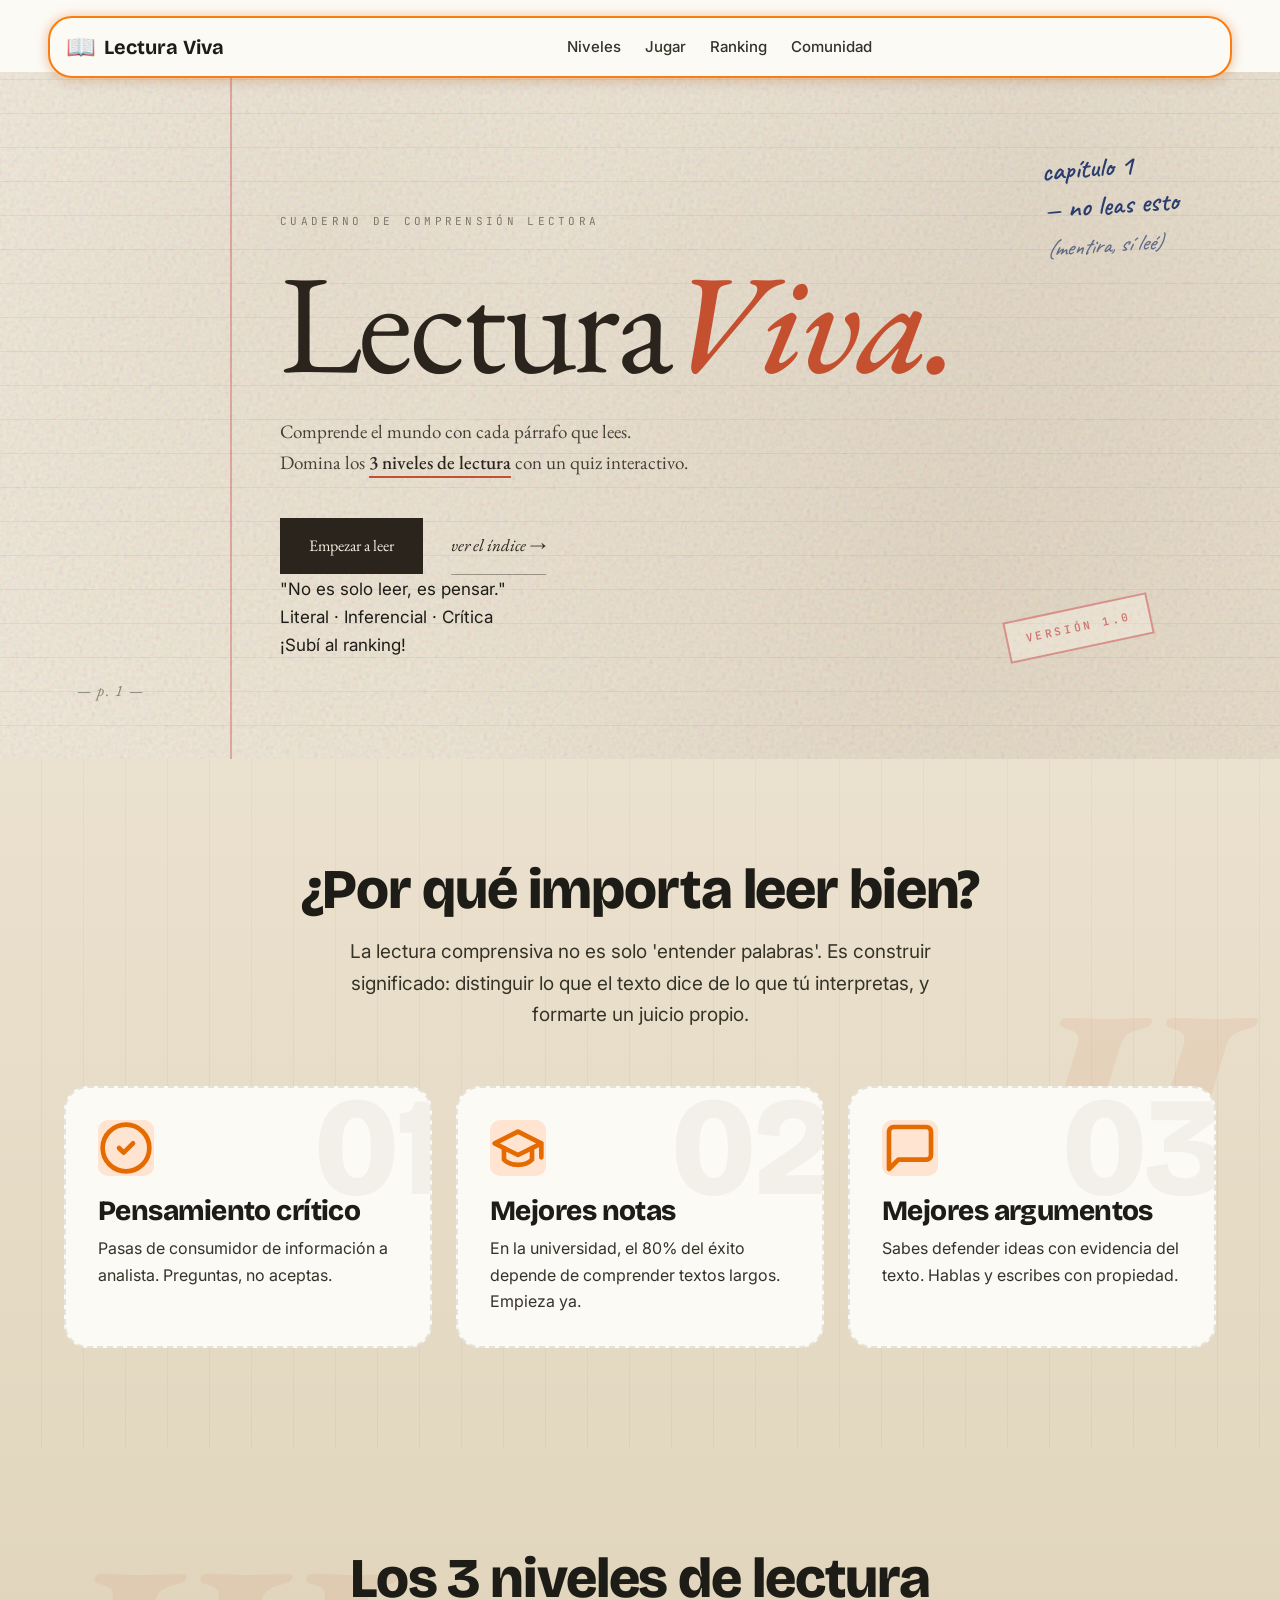
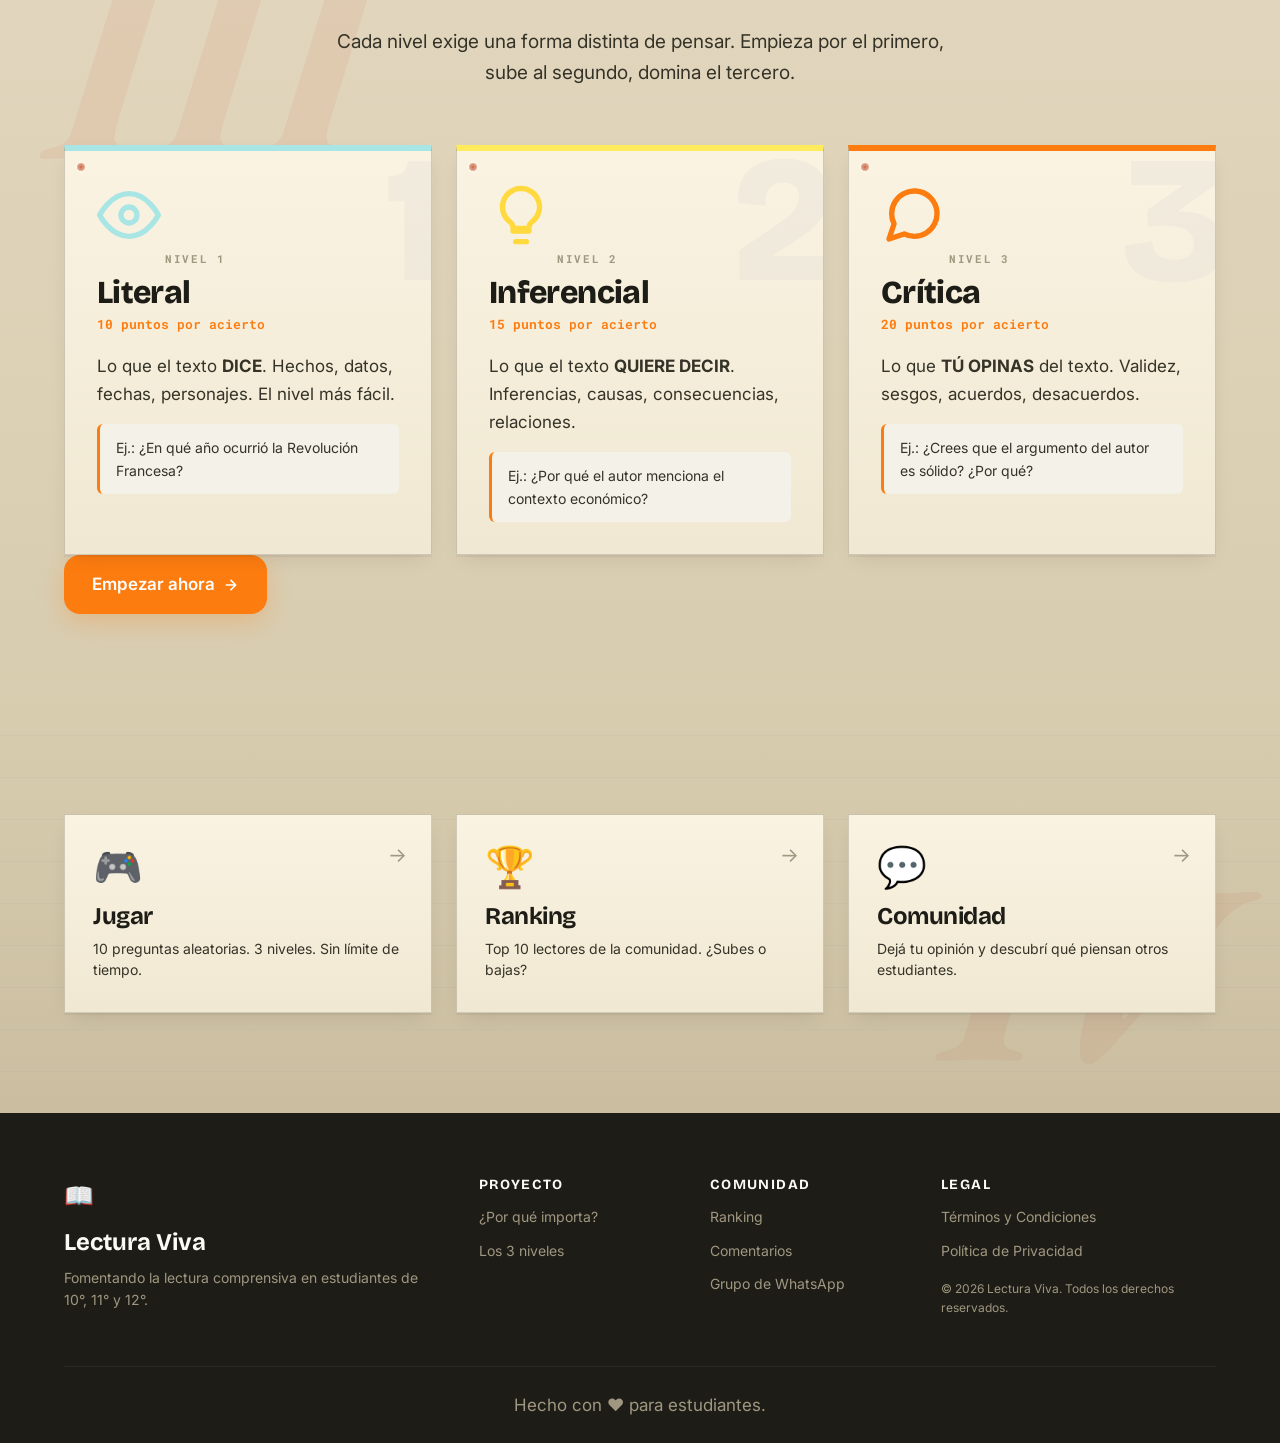
==== index.html @ a51c7290 "Initial deploy: plataforma Lectura Viva - Hero estilo 'Cuaderno Vivo' con papel kraft, anotaciones m" ====
<!DOCTYPE html>
<html lang="es">
<head>
    <meta charset="UTF-8">
    <meta name="viewport" content="width=device-width, initial-scale=1.0">
    <title>Lectura Viva: Comprende el Mundo</title>
    <meta name="description" content="Una plataforma para que estudiantes de 10°, 11° y 12° descubran la lectura comprensiva: literal, inferencial y crítica. Aprende jugando.">

    <!-- Open Graph -->
    <meta property="og:title" content="Lectura Viva: Comprende el Mundo">
    <meta property="og:description" content="Domina la lectura comprensiva con un quiz interactivo de 3 niveles: literal, inferencial y crítico.">
    <meta property="og:type" content="website">

    <!-- Google Fonts: Bricolage Grotesque (display) + Inter (body) + Roboto Mono (numeros) -->
    <link rel="preconnect" href="https://fonts.googleapis.com">
    <link rel="preconnect" href="https://fonts.gstatic.com" crossorigin>
    <link href="https://fonts.googleapis.com/css2?family=Bricolage+Grotesque:opsz,wght@12..96,300;12..96,400;12..96,500;12..96,600;12..96,700;12..96,800&family=Caveat:wght@400;500;600;700&family=EB+Garamond:ital,wght@0,400;0,500;0,600;1,400;1,500&family=Inter:wght@300;400;500;600;700;800&family=JetBrains+Mono:wght@400;500;600&family=Roboto+Mono:wght@400;500;700&display=swap" rel="stylesheet">

    <link rel="stylesheet" href="styles.css">
    <link rel="icon" href="data:image/svg+xml,<svg xmlns='http://www.w3.org/2000/svg' viewBox='0 0 100 100'><text y='.9em' font-size='90'>📖</text></svg>">
</head>
<body class="page-enter">

<!-- ============== HEADER (pill flotante con borde dashed) ============== -->
<header class="header" id="header">
    <nav class="header__nav">
        <a href="/" class="header__logo">
            <span class="logo-mark">📖</span>
            <span class="logo-text">Lectura <strong>Viva</strong></span>
        </a>

        <ul class="header__menu">
            <li><a href="#niveles">Niveles</a></li>
            <li><a href="jugar.html">Jugar</a></li>
            <li><a href="ranking.html">Ranking</a></li>
            <li><a href="comunidad.html">Comunidad</a></li>
        </ul>

        <div class="header__cta">
            <!-- Estado sin sesion -->
            <button class="btn btn--primary" id="loginBtn" hidden>
                <svg width="14" height="14" viewBox="0 0 24 24" fill="currentColor"><path d="M21.35 11.1H12v3.8h5.59c-.56 2.7-2.86 4.1-5.59 4.1A6.5 6.5 0 1 1 12 5.5c1.6 0 3.05.6 4.2 1.55l2.7-2.7A9.9 9.9 0 0 0 12 2.5a9.5 9.5 0 1 0 0 19c5.5 0 9.5-3.9 9.5-9.4 0-.7-.05-1.3-.15-1.95z"/></svg>
                Iniciar con Google
            </button>
            <!-- Estado con sesion -->
            <div class="user-chip" id="userChip" hidden>
                <img src="" alt="" class="user-chip__avatar" id="userAvatar">
                <span class="user-chip__name" id="userName">Cargando...</span>
                <button class="user-chip__edit" id="editNickBtn" aria-label="Editar nickname" title="Editar nickname">
                    <svg width="14" height="14" viewBox="0 0 24 24" fill="none" stroke="currentColor" stroke-width="2" stroke-linecap="round" stroke-linejoin="round"><path d="M17 3a2.85 2.83 0 1 1 4 4L7.5 20.5 2 22l1.5-5.5L17 3z"/></svg>
                </button>
                <button class="user-chip__menu" id="userMenu" aria-label="Menú">⋮</button>
            </div>
        </div>

        <!-- Botón hamburguesa — solo visible en mobile (ver @media en styles.css) -->
        <button class="header__burger" id="headerBurger" aria-label="Menú de navegación" aria-expanded="false">
            <span class="header__burger-line"></span>
            <span class="header__burger-line"></span>
            <span class="header__burger-line"></span>
        </button>
    </nav>
</header>

<!-- Panel del menú móvil — oculto en desktop, abre con clase .is-open -->
<div class="header__overlay" id="headerOverlay"></div>
<nav class="header__menu--mobile" id="headerMenuMobile" aria-label="Navegación móvil">
    <a href="#niveles">Niveles</a>
    <a href="jugar.html">Jugar</a>
    <a href="ranking.html">Ranking</a>
    <a href="comunidad.html">Comunidad</a>
</nav>

<main>

    <!-- ============== HERO ============== -->
        <!-- Concepto "Cuaderno Vivo": página abierta de cuaderno sobre escritorio.
             Anotaciones manuscritas con Caveat, margen rojo universitario,
             sello de corrección rojo, número de página "p. 1", grain SVG de papel.
             Honestidad material, no es un SaaS genérico. -->
        <section class="hero" id="hero">
            <!-- Grain de papel kraft (textura SVG noise via data URI) -->
            <div class="hero__grain" aria-hidden="true"></div>

            <!-- Reglas horizontales del cuaderno -->
            <div class="hero__ruled" aria-hidden="true"></div>

            <!-- Margen izquierdo rojo (cuaderno universitario) -->
            <div class="hero__margin" aria-hidden="true"></div>

            <!-- Anotación manuscrita del lector (esquina superior derecha) -->
            <div class="hero__note" aria-hidden="true">
                capítulo 1<br>
                — no leas esto<br>
                <em>(mentira, sí leé)</em>
            </div>

            <!-- Sello de corrección rojo (esquina inferior derecha) -->
            <div class="hero__stamp" aria-hidden="true">Versión 1.0</div>

            <!-- Número de página (esquina inferior izquierda) -->
            <div class="hero__pagenum" aria-hidden="true">— p. 1 —</div>

            <!-- Subrayado manuscrito (debajo de "Viva.") -->
            <svg class="hero__underline" aria-hidden="true" viewBox="0 0 200 12" preserveAspectRatio="none">
                <path d="M 0 8 Q 50 2 100 7 T 200 5" stroke="currentColor" stroke-width="2.5" fill="none" stroke-linecap="round"/>
            </svg>

            <div class="container">
                <div class="hero__inner">
                    <div class="hero__copy">
                        <p class="hero__eyebrow reveal">CUADERNO DE COMPRENSIÓN LECTORA</p>
                        <h1 class="hero__title reveal">
                            Lectura<em class="hero__title-viva">Viva.</em>
                        </h1>
                        <p class="hero__lede reveal">
                            Comprende el mundo con cada párrafo que lees.<br>
                            Domina los <strong>3 niveles de lectura</strong> con un quiz interactivo.
                        </p>
                        <div class="hero__cta reveal">
                            <a href="jugar.html" class="hero__btn hero__btn--primary">
                                Empezar a leer
                            </a>
                            <a href="#niveles" class="hero__btn hero__btn--secondary">
                                ver el índice →
                            </a>
                        </div>
                    </div>

                    <!-- Sticky notes decorativas (mantenidas, encajan en el tema cuaderno) -->
                    <div class="hero__sticky" aria-hidden="true">
                        <div class="sticky-note sticky-note--1 reveal">
                            <span class="sticky-note__pin"></span>
                            <p>"No es solo leer, es pensar."</p>
                        </div>
                        <div class="sticky-note sticky-note--2 reveal">
                            <span class="sticky-note__pin"></span>
                            <p>Literal · Inferencial · Crítica</p>
                        </div>
                        <div class="sticky-note sticky-note--3 reveal">
                            <span class="sticky-note__pin"></span>
                            <p>¡Subí al ranking!</p>
                        </div>
                    </div>
                </div>
            </div>
        </section>

    <!-- ============== ¿POR QUÉ IMPORTA? ============== -->
    <section class="why" id="por-que">
        <div class="container">
            <h2 class="section-title reveal">¿Por qué importa leer bien?</h2>
            <p class="section-lede reveal">
                La lectura comprensiva no es solo 'entender palabras'. Es construir
                significado: distinguir lo que el texto dice de lo que tú interpretas, y
                formarte un juicio propio.
            </p>

            <div class="why__grid">
                <article class="why-card reveal">
                    <div class="why-card__icon" aria-hidden="true">
                        <svg viewBox="0 0 24 24" fill="none" stroke="currentColor" stroke-width="2" stroke-linecap="round" stroke-linejoin="round"><path d="M9 12l2 2 4-4"/><circle cx="12" cy="12" r="10"/></svg>
                    </div>
                    <span class="why-card__watermark" aria-hidden="true">01</span>
                    <h3>Pensamiento crítico</h3>
                    <p>Pasas de consumidor de información a analista. Preguntas, no aceptas.</p>
                </article>

                <article class="why-card reveal">
                    <div class="why-card__icon" aria-hidden="true">
                        <svg viewBox="0 0 24 24" fill="none" stroke="currentColor" stroke-width="2" stroke-linecap="round" stroke-linejoin="round"><path d="M22 10v6M2 10l10-5 10 5-10 5z"/><path d="M6 12v5c3 3 9 3 12 0v-5"/></svg>
                    </div>
                    <span class="why-card__watermark" aria-hidden="true">02</span>
                    <h3>Mejores notas</h3>
                    <p>En la universidad, el 80% del éxito depende de comprender textos largos. Empieza ya.</p>
                </article>

                <article class="why-card reveal">
                    <div class="why-card__icon" aria-hidden="true">
                        <svg viewBox="0 0 24 24" fill="none" stroke="currentColor" stroke-width="2" stroke-linecap="round" stroke-linejoin="round"><path d="M21 15a2 2 0 0 1-2 2H7l-4 4V5a2 2 0 0 1 2-2h14a2 2 0 0 1 2 2z"/></svg>
                    </div>
                    <span class="why-card__watermark" aria-hidden="true">03</span>
                    <h3>Mejores argumentos</h3>
                    <p>Sabes defender ideas con evidencia del texto. Hablas y escribes con propiedad.</p>
                </article>
            </div>
        </div>
    </section>

    <!-- ============== LOS 3 NIVELES ============== -->
    <section class="levels" id="niveles">
        <div class="container">
            <h2 class="section-title reveal">Los 3 niveles de lectura</h2>
            <p class="section-lede reveal">
                Cada nivel exige una forma distinta de pensar. Empieza por el primero, sube al
                segundo, domina el tercero.
            </p>

            <div class="levels__grid">
                <article class="level level--literal reveal" data-num="1">
                    <svg class="level__icon" viewBox="0 0 24 24" fill="none" stroke="currentColor" stroke-width="2" stroke-linecap="round" stroke-linejoin="round" aria-hidden="true">
                        <path d="M1 12s4-8 11-8 11 8 11 8-4 8-11 8-11-8-11-8z"/><circle cx="12" cy="12" r="3"/>
                    </svg>
                    <span class="level__badge">NIVEL 1</span>
                    <h3 class="level__title">Literal</h3>
                    <p class="level__points"><strong>10 puntos</strong> por acierto</p>
                    <p class="level__desc">
                        Lo que el texto <strong>DICE</strong>. Hechos, datos, fechas, personajes.
                        El nivel más fácil.
                    </p>
                    <p class="level__example">
                        Ej.: ¿En qué año ocurrió la Revolución Francesa?
                    </p>
                </article>

                <article class="level level--inferential reveal" data-num="2">
                    <svg class="level__icon" viewBox="0 0 24 24" fill="none" stroke="currentColor" stroke-width="2" stroke-linecap="round" stroke-linejoin="round" aria-hidden="true">
                        <path d="M9 18h6M10 22h4M12 2a7 7 0 0 1 4 12.7c-.6.5-1 1.2-1 2v.3H9v-.3c0-.8-.4-1.5-1-2A7 7 0 0 1 12 2z"/>
                    </svg>
                    <span class="level__badge">NIVEL 2</span>
                    <h3 class="level__title">Inferencial</h3>
                    <p class="level__points"><strong>15 puntos</strong> por acierto</p>
                    <p class="level__desc">
                        Lo que el texto <strong>QUIERE DECIR</strong>. Inferencias, causas,
                        consecuencias, relaciones.
                    </p>
                    <p class="level__example">
                        Ej.: ¿Por qué el autor menciona el contexto económico?
                    </p>
                </article>

                <article class="level level--critical reveal" data-num="3">
                    <svg class="level__icon" viewBox="0 0 24 24" fill="none" stroke="currentColor" stroke-width="2" stroke-linecap="round" stroke-linejoin="round" aria-hidden="true">
                        <path d="M21 11.5a8.38 8.38 0 0 1-.9 3.8 8.5 8.5 0 0 1-7.6 4.7 8.38 8.38 0 0 1-3.8-.9L3 21l1.9-5.7a8.38 8.38 0 0 1-.9-3.8 8.5 8.5 0 0 1 4.7-7.6 8.38 8.38 0 0 1 3.8-.9h.5a8.48 8.48 0 0 1 8 8v.5z"/>
                    </svg>
                    <span class="level__badge">NIVEL 3</span>
                    <h3 class="level__title">Crítica</h3>
                    <p class="level__points"><strong>20 puntos</strong> por acierto</p>
                    <p class="level__desc">
                        Lo que <strong>TÚ OPINAS</strong> del texto. Validez, sesgos, acuerdos,
                        desacuerdos.
                    </p>
                    <p class="level__example">
                        Ej.: ¿Crees que el argumento del autor es sólido? ¿Por qué?
                    </p>
                </article>
            </div>

            <div class="levels__cta reveal">
                <a href="jugar.html" class="btn btn--primary btn--lg">
                    <span>Empezar ahora</span>
                    <svg width="16" height="16" viewBox="0 0 24 24" fill="none" stroke="currentColor" stroke-width="2.5" stroke-linecap="round" stroke-linejoin="round"><path d="M5 12h14M12 5l7 7-7 7"/></svg>
                </a>
            </div>
        </div>
    </section>

    <!-- ============== SECCIÓN INTERMEDIA: LLAMADAS A LA ACCIÓN ============== -->
    <section class="cta-grid">
        <div class="container">
            <div class="cta-grid__inner">
                <a href="jugar.html" class="cta-tile cta-tile--jugar reveal">
                    <span class="cta-tile__emoji">🎮</span>
                    <h3>Jugar</h3>
                    <p>10 preguntas aleatorias. 3 niveles. Sin límite de tiempo.</p>
                    <span class="cta-tile__arrow">→</span>
                </a>

                <a href="ranking.html" class="cta-tile cta-tile--ranking reveal">
                    <span class="cta-tile__emoji">🏆</span>
                    <h3>Ranking</h3>
                    <p>Top 10 lectores de la comunidad. ¿Subes o bajas?</p>
                    <span class="cta-tile__arrow">→</span>
                </a>

                <a href="comunidad.html" class="cta-tile cta-tile--comunidad reveal">
                    <span class="cta-tile__emoji">💬</span>
                    <h3>Comunidad</h3>
                    <p>Dejá tu opinión y descubrí qué piensan otros estudiantes.</p>
                    <span class="cta-tile__arrow">→</span>
                </a>
            </div>
        </div>
    </section>

</main>

<!-- ============== MODAL: EDITAR NICKNAME ============== -->
<div class="modal" id="editNickModal" hidden role="dialog" aria-modal="true" aria-labelledby="editNickTitle">
    <div class="modal__backdrop" id="editNickBackdrop"></div>
    <div class="modal__card">
        <h3 id="editNickTitle" class="modal__title">Editar nickname</h3>
        <p class="modal__subtitle">Tu nickname se mostrará en el ranking y en tus comentarios.</p>

        <label for="editNickInput" class="comments__label">Nickname (3-30 caracteres)</label>
        <input type="text" id="editNickInput" class="comments__input" maxlength="30" minlength="3" required>
        <div class="comments__counter"><span id="editNickCounter">0</span> / 30</div>

        <p class="modal__hint">Solo letras, números, espacios, guiones y puntos. Caracteres especiales serán removidos.</p>

        <div class="modal__feedback" id="editNickFeedback" hidden></div>

        <div class="modal__actions">
            <button type="button" class="btn btn--ghost" id="editNickCancel">Cancelar</button>
            <button type="button" class="btn btn--primary" id="editNickSave">Guardar</button>
        </div>
    </div>
</div>

<!-- ============== FOOTER ============== -->
<footer class="footer">
    <div class="container">
        <div class="footer__grid">
            <div class="footer__col">
                <span class="logo-mark">📖</span>
                <p class="footer__brand"><strong>Lectura Viva</strong></p>
                <p class="footer__tagline">Fomentando la lectura comprensiva en estudiantes de 10°, 11° y 12°.</p>
            </div>

            <div class="footer__col">
                <h4>Proyecto</h4>
                <ul>
                    <li><a href="#por-que">¿Por qué importa?</a></li>
                    <li><a href="#niveles">Los 3 niveles</a></li>
                </ul>
            </div>

            <div class="footer__col">
                <h4>Comunidad</h4>
                <ul>
                    <li><a href="ranking.html">Ranking</a></li>
                    <li><a href="comunidad.html">Comentarios</a></li>
                    <li><a href="https://chat.whatsapp.com/GvQheMLbFPm3ea5XaJh2DQ" target="_blank" rel="noopener" id="whatsappLinkFooter">Grupo de WhatsApp</a></li>
                </ul>
            </div>

            <div class="footer__col">
                <h4>Legal</h4>
                <ul>
                    <li><a href="terminos.html">Términos y Condiciones</a></li>
                    <li><a href="privacidad.html">Política de Privacidad</a></li>
                </ul>
                <p class="footer__small" style="margin-top: 16px;">
                    © 2026 Lectura Viva. Todos los derechos reservados.
                </p>
            </div>
        </div>

        <div class="footer__bottom">
            <p>Hecho con ❤️ para estudiantes.</p>
        </div>
    </div>
</footer>

<!-- ============== SCRIPTS ============== -->
<script src="https://www.gstatic.com/firebasejs/12.15.0/firebase-app-compat.js"></script>
<script src="https://www.gstatic.com/firebasejs/12.15.0/firebase-auth-compat.js"></script>
<script src="https://www.gstatic.com/firebasejs/12.15.0/firebase-firestore-compat.js"></script>

<script src="firebase-config.js"></script>
<script src="auth.js"></script>
<script src="firestore.js"></script>
<script src="app.js"></script>

</body>
</html>
---- styles.css ----
/* =====================================================
   LECTURA VIVA — Design System
   Mezcla: Say Briefly (papel cuaderno) + Linearity (moderno)
   ===================================================== */

/* ---------- CRITICAL: HTML [hidden] debe ganar SIEMPRE ----------
   Sin esto, .user-chip { display: flex } y .game__start { display: ... }
   sobreescriben el atributo hidden y los elementos aparecen cuando no deben. */
[hidden] {
    display: none !important;
}

/* ---------- TOKENS ---------- */
:root {
    /* De Say Briefly */
    --paper: #FCFAF5;
    --paper-deep: #F4F1E8;
    --ink: #1D1C16;
    --ink-soft: #353328;
    --rule: #E6E2DA;
    --mute: #A09781;
    --postit: #FFEB5B;
    --postit-deep: #FFD93D;
    --leaf: #173300;
    --sky: #A8E5E5;
    --periwinkle: #A5B3F1;

    /* De Linearity */
    --orange: #fd7c0f;
    --orange-deep: #E56B00;
    --orange-soft: #FFE4D1;

    /* Tipos */
    --font-display: 'Bricolage Grotesque', sans-serif;
    --font-body: 'Inter', sans-serif;
    --font-mono: 'Roboto Mono', monospace;

    /* Radios */
    --r-sm: 6px;
    --r-md: 10px;
    --r-lg: 16px;
    --r-xl: 24px;
    --r-2xl: 32px;

    /* Shadows */
    --shadow-sm: 0 1px 2px rgba(29, 28, 22, 0.06);
    --shadow-md: 0 4px 16px rgba(29, 28, 22, 0.08);
    --shadow-lg: 0 12px 32px rgba(29, 28, 22, 0.12);
    --shadow-orange: 0 8px 24px rgba(253, 124, 15, 0.25);

    /* Sizing */
    --max-width: 1200px;
    --header-h: 72px;
}

/* ---------- RESET ---------- */
*, *::before, *::after { box-sizing: border-box; }
* { margin: 0; padding: 0; }
html { scroll-behavior: smooth; }
body {
    font-family: var(--font-body);
    background: var(--paper);
    color: var(--ink);
    line-height: 1.6;
    -webkit-font-smoothing: antialiased;
    overflow-x: hidden;
}

a { color: inherit; text-decoration: none; }
ul { list-style: none; }
img { max-width: 100%; display: block; }
button, input, textarea { font: inherit; color: inherit; }
button { cursor: pointer; border: none; background: none; }

/* ---------- TYPOGRAPHY ---------- */
h1, h2, h3, h4 {
    font-family: var(--font-display);
    font-weight: 800;
    letter-spacing: -0.02em;
    line-height: 1.1;
    color: var(--ink);
}

h1 { font-size: clamp(48px, 8vw, 96px); }
h2 { font-size: clamp(32px, 5vw, 56px); }
h3 { font-size: clamp(20px, 2.5vw, 28px); }
h4 { font-size: 18px; font-weight: 600; }

p { font-size: 17px; line-height: 1.65; }

/* ---------- LAYOUT ---------- */
.container {
    width: 100%;
    max-width: var(--max-width);
    margin: 0 auto;
    padding: 0 24px;
}

main { padding-top: var(--header-h); }

section {
    padding: 80px 0;
    position: relative;
}

.section-title {
    text-align: center;
    margin-bottom: 16px;
}

.section-lede {
    text-align: center;
    max-width: 640px;
    margin: 0 auto 56px;
    color: var(--ink-soft);
    font-size: 19px;
}

/* ---------- HEADER (pill flotante con borde naranja brillante) ---------- */
.header {
    position: fixed;
    top: 16px;
    left: 50%;
    transform: translateX(-50%);
    z-index: 100;
    width: calc(100% - 32px);
    max-width: 1184px;
}

.header__nav {
    display: flex;
    align-items: center;
    justify-content: space-between;
    gap: 16px;
    padding: 10px 16px;
    background: var(--paper);
    border: 2px solid var(--orange);
    border-radius: var(--r-xl);
    box-shadow: var(--shadow-md), 0 0 12px rgba(253, 124, 15, 0.35);
    backdrop-filter: blur(8px);
    transition: box-shadow 0.3s ease;
}

.header__nav:hover {
    box-shadow: var(--shadow-md), 0 0 18px rgba(253, 124, 15, 0.55);
}

/* Botón hamburguesa — oculto en desktop, visible en mobile */
.header__burger {
    display: none;
    flex-direction: column;
    justify-content: center;
    gap: 5px;
    width: 36px;
    height: 36px;
    background: transparent;
    border: none;
    padding: 6px;
    cursor: pointer;
    border-radius: 6px;
    transition: background 0.2s ease;
}
.header__burger:hover { background: rgba(253, 124, 15, 0.08); }
.header__burger-line {
    display: block;
    width: 100%;
    height: 2.5px;
    background: var(--ink);
    border-radius: 2px;
    transition: transform 0.3s ease, opacity 0.3s ease;
}
/* Cuando el menú está abierto, el burger se convierte en X */
.header__burger[aria-expanded="true"] .header__burger-line:nth-child(1) {
    transform: translateY(7.5px) rotate(45deg);
}
.header__burger[aria-expanded="true"] .header__burger-line:nth-child(2) {
    opacity: 0;
}
.header__burger[aria-expanded="true"] .header__burger-line:nth-child(3) {
    transform: translateY(-7.5px) rotate(-45deg);
}

.header__logo {
    display: flex;
    align-items: center;
    gap: 8px;
    font-family: var(--font-display);
    font-weight: 700;
    font-size: 20px;
}

.logo-mark { font-size: 24px; }

.header__menu {
    display: flex;
    gap: 24px;
    font-size: 15px;
    font-weight: 500;
}

.header__menu a {
    color: var(--ink-soft);
    transition: color 0.15s ease;
}

.header__menu a:hover {
    color: var(--orange);
}

.user-chip {
    display: flex;
    align-items: center;
    gap: 8px;
    padding: 4px 12px 4px 4px;
    background: var(--paper-deep);
    border: 2px solid var(--rule);
    border-radius: 999px;
    font-size: 14px;
    font-weight: 500;
}

/* (regla [hidden] movida al inicio del archivo para tener prioridad sobre .user-chip) */

.user-chip__avatar {
    width: 28px;
    height: 28px;
    border-radius: 50%;
    object-fit: cover;
}

.user-chip__menu {
    color: var(--mute);
    padding: 0 4px;
    font-size: 18px;
    transition: color 0.15s ease;
}

.user-chip__menu:hover {
    color: var(--ink);
}

.user-chip__edit {
    background: transparent;
    border: none;
    color: var(--mute);
    padding: 4px;
    border-radius: var(--r-sm);
    display: flex;
    align-items: center;
    cursor: pointer;
    transition: all 0.15s ease;
}

.user-chip__edit:hover {
    color: var(--orange);
    background: var(--orange-soft);
}

.user-chip__edit svg {
    display: block;
}

.user-chip__name {
    max-width: 180px;
    overflow: hidden;
    text-overflow: ellipsis;
    white-space: nowrap;
}

.user-chip__name[data-custom="1"] {
    color: var(--orange-deep);
    font-weight: 600;
}

/* ---------- USER DROPDOWN (creado dinámicamente por auth.js) ---------- */
.user-dropdown {
    position: fixed;
    z-index: 200;
    background: var(--paper);
    border: 1.5px solid var(--rule);
    border-radius: var(--r-md);
    box-shadow: var(--shadow-lg);
    padding: 6px;
    min-width: 220px;
    animation: dropdownIn 0.15s ease-out;
}

@keyframes dropdownIn {
    from { opacity: 0; transform: translateY(-4px); }
    to   { opacity: 1; transform: translateY(0); }
}

.user-dropdown__header {
    padding: 10px 12px 8px;
    border-bottom: 1px solid var(--rule);
    margin-bottom: 4px;
}
.user-dropdown__name {
    font-size: 14px;
    font-weight: 700;
    color: var(--ink);
    line-height: 1.2;
}
.user-dropdown__email {
    font-size: 12px;
    color: var(--mute);
    margin-top: 2px;
    word-break: break-all;
}
.user-dropdown__divider {
    height: 1px;
    background: var(--rule);
    margin: 4px 0;
}

.user-dropdown__item {
    display: flex;
    align-items: center;
    gap: 10px;
    width: 100%;
    padding: 10px 12px;
    border-radius: var(--r-sm);
    font-size: 14px;
    font-weight: 500;
    color: var(--ink);
    text-align: left;
    text-decoration: none;
    background: transparent;
    border: none;
    cursor: pointer;
    transition: background 0.1s ease;
    font-family: inherit;
}

.user-dropdown__item:hover {
    background: var(--paper-deep);
    color: var(--orange-deep);
}

.user-dropdown__item svg {
    color: var(--mute);
    flex-shrink: 0;
}

.user-dropdown__item:hover svg {
    color: var(--orange);
}

/* Item "Cerrar sesión" en color rojo para destacar acción destructiva */
.user-dropdown__item--danger {
    color: #b8431a;
}
.user-dropdown__item--danger:hover {
    background: rgba(200, 80, 80, 0.08);
    color: #b8431a;
}
.user-dropdown__item--danger svg {
    color: #b8431a;
}

/* ---------- SAVE NOTE (resultado del juego) ---------- */
.game__save-note {
    text-align: center;
    margin-top: 16px;
    font-size: 14px;
    color: var(--ink-soft);
}

.game__save-note a {
    color: var(--orange);
    font-weight: 600;
    text-decoration: underline;
    text-decoration-thickness: 1px;
    text-underline-offset: 3px;
}

.game__save-note a:hover {
    color: var(--orange-deep);
}

.game__note-link {
    color: var(--orange);
    font-weight: 600;
    text-decoration: underline;
    text-decoration-thickness: 1px;
    text-underline-offset: 3px;
}

.game__note-link:hover {
    color: var(--orange-deep);
}

/* ---------- BUTTONS ---------- */
.btn {
    display: inline-flex;
    align-items: center;
    justify-content: center;
    gap: 8px;
    padding: 10px 16px;
    border-radius: var(--r-md);
    font-weight: 600;
    font-size: 14px;
    transition: all 0.15s ease;
    text-align: center;
    white-space: nowrap;
}

.btn--primary {
    background: var(--orange);
    color: white;
    box-shadow: var(--shadow-orange);
}

.btn--primary:hover {
    background: var(--orange-deep);
    transform: translateY(-1px);
    box-shadow: 0 12px 28px rgba(253, 124, 15, 0.35);
}

.btn--primary:active {
    transform: translateY(0);
}

.btn--ghost {
    background: transparent;
    color: var(--ink);
    border: 2px solid var(--ink);
}

.btn--ghost:hover {
    background: var(--ink);
    color: var(--paper);
}

.btn--lg {
    padding: 16px 28px;
    font-size: 17px;
    border-radius: var(--r-lg);
}

/* ===== HERO: "CUADERNO VIVO" =====
   Concepto: página abierta de cuaderno universitario sobre un escritorio.
   - Fondo: papel kraft cálido con grain SVG real (no plano)
   - Reglas horizontales tipo cuaderno
   - Margen rojo vertical a la izquierda
   - Anotación manuscrita con Caveat (esquina superior derecha)
   - Sello de corrección rojo (esquina inferior derecha)
   - Número de página "— p. 1 —" (esquina inferior izquierda)
   - Subrayado manuscrito bajo "Viva." (SVG con curveo natural)
   Honestidad material — NO cream genérico. Decora sin robarle
   protagonismo al título. pointer-events: none en decoraciones. */

/* Definimos las fuentes locales (CSS ya tiene Google Fonts cargadas) */
:root {
    --font-marker: 'Caveat', cursive;          /* para anotaciones manuscritas */
    --font-editorial: 'EB Garamond', serif;   /* para el título principal */
    --font-mono-jb: 'JetBrains Mono', monospace;  /* para sello/eyebrow */
}

.hero {
    position: relative;
    overflow: hidden;
    padding: 140px 0 100px;
    background:
        radial-gradient(circle at 25% 25%, rgba(120, 80, 40, 0.06) 0%, transparent 50%),
        radial-gradient(circle at 75% 75%, rgba(120, 80, 40, 0.08) 0%, transparent 50%),
        radial-gradient(circle at 80% 15%, rgba(80, 50, 30, 0.05) 0%, transparent 40%),
        linear-gradient(135deg, #f4ede0 0%, #ebe1cf 100%);
}

/* El inner del hero — centra el contenido y limita el ancho */
.hero__inner {
    position: relative;
    z-index: 5;
    max-width: 720px;
    margin: 0 auto;
    text-align: left;
}

/* Lede centrado con max-width — para que se lea cómodo */
.hero__lede {
    font-family: var(--font-editorial);
    font-size: 19px;
    line-height: 1.65;
    color: rgba(42, 36, 28, 0.85);
    max-width: 520px;
    margin: 0 0 40px 0;
    font-weight: 400;
}
.hero__lede strong {
    font-weight: 500;
    color: #2a241c;
    border-bottom: 2px solid #c45030;
    padding-bottom: 1px;
}

/* Grain de papel — SVG noise como data URI, multiplicado para oscurecerlo */
.hero__grain {
    position: absolute;
    inset: 0;
    pointer-events: none;
    background-image: url("data:image/svg+xml,%3Csvg viewBox='0 0 200 200' xmlns='http://www.w3.org/2000/svg'%3E%3Cfilter id='n'%3E%3CfeTurbulence type='fractalNoise' baseFrequency='0.85' numOctaves='3' /%3E%3C/filter%3E%3Crect width='200' height='200' filter='url(%23n)' opacity='0.4'/%3E%3C/svg%3E");
    opacity: 0.55;
    mix-blend-mode: multiply;
    z-index: 1;
}

/* Reglas horizontales del cuaderno (azul tenue, separadas) */
.hero__ruled {
    position: absolute;
    inset: 0;
    pointer-events: none;
    z-index: 2;
    background-image: repeating-linear-gradient(
        0deg,
        transparent 0px,
        transparent 33px,
        rgba(60, 80, 130, 0.08) 33px,
        rgba(60, 80, 130, 0.08) 34px
    );
}

/* Margen izquierdo rojo (vertical) */
.hero__margin {
    position: absolute;
    top: 0;
    bottom: 0;
    left: 18%;
    width: 2px;
    background: rgba(200, 80, 80, 0.4);
    pointer-events: none;
    z-index: 3;
}

/* Anotación manuscrita del lector — Caveat, ligeramente rotada */
.hero__note {
    position: absolute;
    top: 11%;
    right: 8%;
    font-family: var(--font-marker);
    font-size: 28px;
    font-weight: 600;
    color: #2a3d6e;
    transform: rotate(-4deg);
    line-height: 1.35;
    z-index: 4;
    pointer-events: none;
    max-width: 280px;
}
.hero__note em {
    font-size: 22px;
    color: rgba(42, 61, 110, 0.7);
    font-weight: 500;
}

/* Sello de corrección rojo — borde rectangular rotado */
.hero__stamp {
    position: absolute;
    bottom: 16%;
    right: 10%;
    font-family: var(--font-mono-jb);
    font-size: 11px;
    letter-spacing: 0.25em;
    color: rgba(200, 80, 80, 0.75);
    border: 2.5px solid rgba(200, 80, 80, 0.55);
    padding: 10px 18px;
    transform: rotate(-12deg);
    z-index: 4;
    pointer-events: none;
    text-transform: uppercase;
    font-weight: 600;
    background: rgba(255, 250, 240, 0.3);
}

/* Número de página — italic, esquina inferior izquierda */
.hero__pagenum {
    position: absolute;
    bottom: 8%;
    left: 6%;
    font-family: var(--font-editorial);
    font-style: italic;
    font-size: 16px;
    color: rgba(42, 36, 28, 0.5);
    z-index: 4;
    pointer-events: none;
    letter-spacing: 0.1em;
}

/* Subrayado manuscrito SVG bajo "Viva." — curveo natural */
.hero__underline {
    position: absolute;
    bottom: -8px;
    left: 0;
    width: 70%;
    height: 10px;
    color: #c45030;
    pointer-events: none;
    z-index: 1;
}

/* Título y lede: nueva tipografía editorial */
.hero__eyebrow {
    font-family: var(--font-mono-jb);
    font-size: 11px;
    letter-spacing: 0.3em;
    color: rgba(42, 36, 28, 0.55);
    text-transform: uppercase;
    margin-bottom: 28px;
}

.hero__title {
    font-family: var(--font-editorial);
    font-size: clamp(72px, 11vw, 156px);
    font-weight: 400;
    line-height: 0.92;
    color: #2a241c;
    margin-bottom: 28px;
    letter-spacing: -0.025em;
    position: relative;
}

.hero__title-viva {
    font-style: italic;
    color: #c45030;
    font-weight: 500;
    position: relative;
    display: inline-block;
}

/* El underline se posiciona relativo al em */
.hero__title-viva .hero__underline {
    position: absolute;
    left: 0;
    bottom: -16px;
    width: 95%;
    color: #c45030;
}

/* (El .hero__lede se define arriba, en la zona del .hero__inner, para
   garantizar que la regla de margin auto-centrado gana specificity.) */

.hero__btn {
    font-family: var(--font-editorial);
    font-size: 16px;
    padding: 14px 28px;
    text-decoration: none;
    border-radius: 0;
    display: inline-block;
    transition: all 0.2s ease;
}
.hero__btn--primary {
    background: #2a241c;
    color: #f4ede0;
    border: 1px solid #2a241c;
}
.hero__btn--primary:hover {
    background: #c45030;
    border-color: #c45030;
    color: #f4ede0;
}
.hero__btn--secondary {
    color: #2a241c;
    margin-left: 24px;
    border-bottom: 1px solid rgba(42, 36, 28, 0.4);
    padding: 14px 0;
    font-style: italic;
    font-size: 17px;
}
.hero__btn--secondary:hover {
    color: #c45030;
    border-bottom-color: #c45030;
}

/* Hero copy necesita z-index alto para estar sobre el grain y reglas */
.hero__copy {
    position: relative;
    z-index: 5;
}

/* Reduced motion: el grain se queda estático, las reglas no se mueven (no animo nada del hero nuevo). */
@media (prefers-reduced-motion: reduce) {
    .hero__grain,
    .hero__ruled {
        animation: none !important;
    }
}

.sticky {
    position: absolute;
    padding: 12px 18px;
    background: var(--postit);
    font-family: var(--font-display);
    font-weight: 700;
    font-size: 18px;
    color: var(--ink);
    border-radius: 4px;
    box-shadow: 0 8px 20px rgba(29, 28, 22, 0.15);
    animation: float 6s ease-in-out infinite, dropIn 0.8s cubic-bezier(0.34, 1.56, 0.64, 1) backwards;
    transform-origin: top center;
}

.sticky--1 { top: 20%; left: 8%; --rot: -8deg; transform: rotate(-8deg); animation-delay: 0.2s, 0.2s; }
.sticky--2 { top: 30%; right: 8%; --rot: 6deg; transform: rotate(6deg); animation-delay: 2s, 0.5s; background: var(--sky); }
.sticky--3 { bottom: 15%; left: 12%; --rot: -4deg; transform: rotate(-4deg); animation-delay: 4s, 0.8s; background: var(--periwinkle); }

@keyframes dropIn {
    0% { opacity: 0; transform: translateY(-200px) rotate(0deg); }
    100% { opacity: 1; transform: translateY(0) rotate(var(--rot, 0deg)); }
}

@keyframes float {
    0%, 100% { transform: translateY(0) rotate(var(--rot, 0deg)); }
    50% { transform: translateY(-12px) rotate(var(--rot, 0deg)); }
}

/* Typewriter cursor */
.hero__line--typewriter {
    display: inline-block;
    border-right: 3px solid var(--ink);
    padding-right: 4px;
    animation: blink 0.7s step-end infinite;
}
.hero__line--typewriter.done { border-right-color: transparent; }

@keyframes blink {
    50% { border-color: transparent; }
}

/* Pulse del CTA principal */
@keyframes pulse-attention {
    0%, 100% { box-shadow: 0 8px 24px rgba(253, 124, 15, 0.25); }
    50% { box-shadow: 0 8px 32px rgba(253, 124, 15, 0.45), 0 0 0 8px rgba(253, 124, 15, 0.08); }
}

.hero__ctas .btn--primary {
    animation: pulse-attention 2.4s ease-in-out infinite;
}
.hero__ctas .btn--primary:hover {
    animation: none;
}

/* ---------- WHY ---------- */
/* Adaptado al look "Cuaderno Vivo": fondo más cálido que el cream genérico,
   con patrón cuaderno sutil, número de capítulo romano grande a la derecha
   como watermark, y bordes decorativos editoriales. */
.why {
    background:
        /* Reglas del cuaderno tenues (verticales, esta vez) */
        repeating-linear-gradient(
            90deg,
            transparent 0px,
            transparent 41px,
            rgba(60, 80, 130, 0.05) 41px,
            rgba(60, 80, 130, 0.05) 42px
        ),
        /* Color de fondo kraft más oscuro que el hero (transición suave) */
        linear-gradient(180deg, #ebe1cf 0%, #e3d8c0 100%);
    position: relative;
    overflow: hidden;
    padding: 100px 0;
}

/* Watermark "II" capítulo II en romano gigante a la derecha */
.why::before {
    content: 'II';
    position: absolute;
    top: 50%;
    right: 4%;
    transform: translateY(-50%);
    font-family: 'EB Garamond', serif;
    font-style: italic;
    font-weight: 700;
    font-size: clamp(180px, 22vw, 320px);
    color: rgba(196, 80, 48, 0.08);
    pointer-events: none;
    user-select: none;
    z-index: 0;
    line-height: 1;
}

.why > .container { position: relative; z-index: 1; }

.why__grid {
    display: grid;
    grid-template-columns: repeat(auto-fit, minmax(280px, 1fr));
    gap: 24px;
}

.why-card {
    padding: 32px;
    background: var(--paper);
    border: 2px dashed var(--rule);
    border-radius: var(--r-xl);
    transition: all 0.25s cubic-bezier(0.34, 1.56, 0.64, 1);
    position: relative;
}

.why-card:hover {
    transform: translateY(-6px) rotate(-0.5deg);
    box-shadow: var(--shadow-md);
    border-color: var(--orange);
    border-style: solid;
}

.why-card__icon {
    width: 56px;
    height: 56px;
    display: inline-flex;
    align-items: center;
    justify-content: center;
    background: var(--orange-soft);
    border-radius: var(--r-md);
    margin-bottom: 20px;
    color: var(--orange-deep);
    transition: transform 0.3s ease;
}

.why-card:hover .why-card__icon {
    transform: scale(1.1) rotate(-5deg);
}

.why-card h3 {
    margin-bottom: 8px;
}

.why-card p {
    color: var(--ink-soft);
    font-size: 16px;
}

.why-card__watermark {
    position: absolute;
    top: -10px;
    right: -10px;
    font-family: var(--font-display);
    font-size: 140px;
    font-weight: 800;
    line-height: 1;
    color: var(--rule);
    opacity: 0.4;
    z-index: 0;
    pointer-events: none;
    transition: color 0.4s ease, transform 0.4s ease, opacity 0.4s ease;
}

.why-card {
    position: relative;
    overflow: hidden;
}

.why-card:hover .why-card__watermark {
    opacity: 0.7;
    transform: scale(1.05) rotate(-3deg);
    color: var(--orange-soft);
}

.why-card > *:not(.why-card__watermark) {
    position: relative;
    z-index: 1;
}

/* ---------- LEVELS ---------- */
/* Adaptado al look "Cuaderno Vivo": fondo kraft intermedio con watermark
   "III" capítulo III, y las cards de cada nivel usan border editorial
   sin border-radius para sentirse como recortes de cuaderno. */
.levels {
    position: relative;
    overflow: hidden;
    padding: 100px 0;
    background:
        /* Color kraft más cálido que el hero */
        linear-gradient(180deg, #e3d8c0 0%, #d8ccaf 100%);
}

.levels::before {
    content: 'III';
    position: absolute;
    top: 8%;
    left: 4%;
    font-family: 'EB Garamond', serif;
    font-style: italic;
    font-weight: 700;
    font-size: clamp(180px, 22vw, 320px);
    color: rgba(196, 80, 48, 0.08);
    pointer-events: none;
    user-select: none;
    z-index: 0;
    line-height: 1;
}

.levels__grid {
    display: grid;
    grid-template-columns: repeat(auto-fit, minmax(300px, 1fr));
    gap: 24px;
    position: relative;
    z-index: 1;
}

.level {
    padding: 32px;
    /* Sin border-radius: se sienten como recortes de cuaderno */
    border-radius: 0;
    border: 1.5px solid rgba(42, 36, 28, 0.2);
    /* Fondo: papel más claro que el section, con sombra editorial */
    background: linear-gradient(180deg, #faf3e2 0%, #f0e8d2 100%);
    position: relative;
    transition: transform 0.3s cubic-bezier(0.34, 1.56, 0.64, 1), box-shadow 0.3s ease, border-color 0.3s ease;
    overflow: hidden;
    box-shadow: 0 2px 0 rgba(42, 36, 28, 0.05), 0 8px 20px -8px rgba(42, 36, 28, 0.15);
}

/* Detalle de esquina: una marca de tachuela roja arriba a la izquierda */
.level::after {
    content: '';
    position: absolute;
    top: 12px;
    left: 12px;
    width: 8px;
    height: 8px;
    border-radius: 50%;
    background: radial-gradient(circle, rgba(196, 80, 48, 0.85) 0%, rgba(196, 80, 48, 0.4) 70%, transparent 100%);
    box-shadow: 0 0 0 2px rgba(255, 250, 240, 0.5);
}

/* Watermark numérico */
.level::before {
    content: attr(data-num);
    position: absolute;
    top: -20px;
    right: -10px;
    font-family: var(--font-display);
    font-size: 180px;
    font-weight: 800;
    line-height: 1;
    color: var(--rule);
    opacity: 0.4;
    z-index: 0;
    pointer-events: none;
    transition: color 0.4s ease, transform 0.4s ease, opacity 0.4s ease;
}

.level:hover {
    transform: translateY(-6px);
    box-shadow: var(--shadow-md);
}

.level:hover::before {
    opacity: 0.7;
    transform: scale(1.05) rotate(-3deg);
}

.level--literal:hover::before { color: var(--sky); }
.level--inferential:hover::before { color: var(--postit); }
.level--critical:hover::before { color: var(--orange); }

.level > * { position: relative; z-index: 1; }

.level__icon {
    width: 64px;
    height: 64px;
    margin-bottom: 16px;
    transition: transform 0.4s cubic-bezier(0.34, 1.56, 0.64, 1);
}

.level__icon svg {
    width: 100%;
    height: 100%;
}

.level--literal .level__icon { color: var(--sky); }
.level--inferential .level__icon { color: var(--postit-deep); }
.level--critical .level__icon { color: var(--orange); }

.level:hover .level__icon {
    transform: scale(1.1) rotate(-5deg) translateY(-4px);
}

.level--literal { border-top: 6px solid var(--sky); }
.level--inferential { border-top: 6px solid var(--postit); }
.level--critical { border-top: 6px solid var(--orange); }

.level__badge {
    display: inline-block;
    font-family: var(--font-mono);
    font-size: 11px;
    font-weight: 700;
    letter-spacing: 0.15em;
    color: var(--mute);
    margin-bottom: 8px;
}

.level__title {
    font-size: 32px;
    margin-bottom: 4px;
}

.level__points {
    font-family: var(--font-mono);
    font-size: 13px;
    color: var(--orange);
    font-weight: 600;
    margin-bottom: 16px;
}

.level__desc {
    color: var(--ink-soft);
    margin-bottom: 16px;
}

.level__example {
    padding: 12px 16px;
    background: var(--paper-deep);
    border-left: 3px solid var(--orange);
    border-radius: var(--r-sm);
    font-size: 14px;
    color: var(--ink-soft);
}

.level__example em {
    color: var(--orange);
    font-weight: 600;
    font-style: normal;
}

/* ---------- GAME ---------- */
.game { background: var(--paper-deep); }

.game__start,
.game__result {
    display: flex;
    justify-content: center;
}

/* Brillo sutil que recorre el contorno naranja de derecha a izquierda.
   Una franja blanca angosta cruza horizontalmente el ring 3 veces por minuto. */
.game__start-card,
.game__result-card {
    position: relative;
    border: none;
    border-radius: var(--r-xl);
    text-align: center;
    max-width: 480px;
    width: 100%;
    isolation: isolate;
    background: var(--paper);
    padding: 48px;

    /* Halo base: anillo naranja + aura suave. */
    box-shadow:
        0 1px 0 var(--rule),
        0 0 0 3px var(--orange),
        0 0 24px -2px rgba(255, 138, 61, 0.55),
        0 0 48px -4px rgba(255, 138, 61, 0.35),
        0 12px 36px -12px rgba(184, 67, 26, 0.45);
}

.game__start-card::before,
.game__result-card::before {
    content: '';
    position: absolute;
    /* Tamaño del card menos un padding interno de 3px = solo el ring visible.
       El padding 3px hace que el contenido esté 3px dentro; combinado con
       el mask content-box, solo se ve el borde. */
    inset: 0;
    border-radius: var(--r-xl);
    padding: 3px;
    z-index: 0;
    /* CRÍTICO: pseudo-elemento decorativo NO debe capturar clicks.
       Sin esto, el ::before tapa el botón Empezar y bloquea el click. */
    pointer-events: none;

    /* Mask: dos capas. Una del tamaño del content-box (con padding 3px, queda
       como el área interior SIN el ring). Otra del padding-box (todo el card).
       mask-composite: exclude deja visible SOLO el ring de 3px. */
    -webkit-mask:
        linear-gradient(#000 0 0) content-box,
        linear-gradient(#000 0 0);
    -webkit-mask-composite: xor;
            mask:
        linear-gradient(#000 0 0) content-box,
        linear-gradient(#000 0 0);
            mask-composite: exclude;

    background: linear-gradient(
        90deg,
        transparent 0%,
        transparent 38%,
        rgba(255, 255, 255, 0.0) 44%,
        rgba(255, 250, 240, 0.85) 49%,
        rgba(255, 255, 255, 0.95) 50%,     /* pico del brillo */
        rgba(255, 250, 240, 0.85) 51%,
        rgba(255, 255, 255, 0.0) 56%,
        transparent 62%,
        transparent 100%
    );
    background-size: 300% 100%;
    background-position: 100% 0;
    background-repeat: no-repeat;

    /* Animación: 5s total. El brillo cruza del 0% al 35% (≈1.75s), pausa del 35% al 100% (≈3.25s). */
    animation: shinePass 5s cubic-bezier(0.4, 0, 0.6, 1) infinite;
}

@keyframes shinePass {
    0%   { background-position: 100% 0; }
    35%  { background-position: -100% 0; }
    100% { background-position: -100% 0; }
}

@media (prefers-reduced-motion: reduce) {
    .game__start-card::before,
    .game__result-card::before {
        animation: none !important;
        opacity: 0;
    }
}

.game__start-card h3,
.game__result-card h3 {
    font-size: 32px;
    margin-bottom: 8px;
}

.game__start-card p {
    color: var(--ink-soft);
    margin-bottom: 24px;
}

.game__note {
    font-size: 13px !important;
    margin-top: 16px !important;
    margin-bottom: 0 !important;
    color: var(--mute) !important;
}

/* Play */
.game__progress {
    display: flex;
    align-items: center;
    gap: 16px;
    margin-bottom: 24px;
}

.game__progress-bar {
    flex: 1;
    height: 8px;
    background: var(--rule);
    border-radius: 999px;
    overflow: hidden;
}

.game__progress-fill {
    height: 100%;
    background: var(--orange);
    width: 10%;
    transition: width 0.3s ease;
}

.game__progress-text {
    font-family: var(--font-mono);
    font-size: 14px;
    color: var(--ink-soft);
    font-weight: 500;
    min-width: 50px;
    text-align: right;
}

.game__nivel {
    display: inline-block;
    font-family: var(--font-mono);
    font-size: 11px;
    font-weight: 700;
    letter-spacing: 0.15em;
    color: var(--orange);
    margin-bottom: 16px;
    padding: 4px 10px;
    background: var(--orange-soft);
    border-radius: 999px;
}

.game__question-card {
    padding: 32px;
    background: var(--paper);
    border: 2px solid var(--rule);
    border-radius: var(--r-xl);
    box-shadow: var(--shadow-sm);
}

.game__text {
    font-size: 18px;
    line-height: 1.7;
    color: var(--ink-soft);
    margin-bottom: 20px;
    padding-bottom: 20px;
    border-bottom: 1px dashed var(--rule);
}

.game__question {
    font-size: 22px;
    margin-bottom: 24px;
    font-family: var(--font-display);
    font-weight: 700;
}

.game__options {
    display: flex;
    flex-direction: column;
    gap: 12px;
}

.game__option {
    display: flex;
    align-items: center;
    gap: 12px;
    padding: 16px 20px;
    background: var(--paper-deep);
    border: 2px solid var(--rule);
    border-radius: var(--r-md);
    text-align: left;
    font-size: 16px;
    font-weight: 500;
    transition: all 0.15s ease;
    cursor: pointer;
}

.game__option:hover:not(:disabled) {
    border-color: var(--orange);
    background: var(--orange-soft);
}

.game__option:disabled { cursor: not-allowed; opacity: 0.6; }

.game__option:disabled.game__option--correct,
.game__option:disabled.game__option--incorrect { opacity: 1; }

.game__option--correct {
    background: #d4f4dd;
    border-color: #2d8a3e;
    color: var(--leaf);
}

.game__option--incorrect {
    background: #ffd5d5;
    border-color: #c0392b;
    color: #c0392b;
}

.game__option-letter {
    display: inline-flex;
    align-items: center;
    justify-content: center;
    width: 28px;
    height: 28px;
    background: var(--paper);
    border: 2px solid currentColor;
    border-radius: 50%;
    font-family: var(--font-mono);
    font-weight: 700;
    font-size: 14px;
    flex-shrink: 0;
}

.game__feedback {
    margin-top: 24px;
    padding: 16px 20px;
    border-radius: var(--r-md);
    font-weight: 500;
    text-align: center;
}

.game__feedback--correct {
    background: #d4f4dd;
    color: var(--leaf);
    position: relative;
    overflow: hidden;
    animation: feedback-pop 0.4s cubic-bezier(0.34, 1.56, 0.64, 1);
}

.game__feedback--correct::before {
    content: '';
    position: absolute;
    inset: 0;
    background: radial-gradient(circle at center, rgba(255, 235, 91, 0.6) 0%, transparent 70%);
    animation: spark 0.6s ease-out;
    pointer-events: none;
}

@keyframes spark {
    0% { transform: scale(0.3); opacity: 1; }
    100% { transform: scale(2); opacity: 0; }
}

@keyframes feedback-pop {
    0% { transform: scale(0.85); }
    60% { transform: scale(1.05); }
    100% { transform: scale(1); }
}

.game__feedback--incorrect {
    background: #ffd5d5;
    color: #c0392b;
}

/* Result */
.game__score {
    margin: 32px 0;
    display: flex;
    flex-direction: column;
    align-items: center;
    gap: 4px;
}

.game__score-label {
    font-family: var(--font-mono);
    font-size: 12px;
    letter-spacing: 0.15em;
    color: var(--mute);
    text-transform: uppercase;
}

.game__score-value {
    font-family: var(--font-display);
    font-size: 96px;
    font-weight: 800;
    color: var(--orange);
    line-height: 1;
}

.game__score-max {
    font-family: var(--font-mono);
    color: var(--mute);
    font-size: 16px;
}

.game__result-actions {
    display: flex;
    gap: 12px;
    justify-content: center;
    margin-top: 24px;
    flex-wrap: wrap;
}

/* ---------- RANKING ---------- */
.ranking__list {
    max-width: 720px;
    margin: 0 auto;
    display: flex;
    flex-direction: column;
    gap: 12px;
}

.ranking-item {
    display: flex;
    align-items: center;
    gap: 16px;
    padding: 16px 20px;
    background: var(--paper);
    border: 2px solid var(--rule);
    border-radius: var(--r-lg);
    transition: all 0.15s ease;
}

.ranking-item:hover {
    transform: translateX(4px);
    border-color: var(--orange);
}

.ranking-item--me {
    background: var(--orange-soft);
    border-color: var(--orange);
}

.ranking-item__rank {
    font-family: var(--font-display);
    font-size: 32px;
    font-weight: 800;
    color: var(--mute);
    width: 50px;
    flex-shrink: 0;
    text-align: center;
}

.ranking-item--1 .ranking-item__rank { color: #D4A017; }
.ranking-item--2 .ranking-item__rank { color: #A8A8A8; }
.ranking-item--3 .ranking-item__rank { color: #CD7F32; }

.ranking-item__avatar {
    width: 44px;
    height: 44px;
    border-radius: 50%;
    object-fit: cover;
    flex-shrink: 0;
    background: var(--rule);
}

.ranking-item__info {
    flex: 1;
    display: flex;
    flex-direction: column;
    gap: 2px;
    min-width: 0; /* permite truncar */
}

.ranking-item__name {
    font-weight: 600;
    font-size: 16px;
    color: var(--ink);
    overflow: hidden;
    text-overflow: ellipsis;
    white-space: nowrap;
}

.ranking-item__name small {
    font-weight: 400;
    color: var(--orange-deep);
    font-size: 13px;
}

.ranking-item__meta {
    font-family: var(--font-mono);
    font-size: 12px;
    color: var(--mute);
}

.ranking-item__score {
    font-family: var(--font-mono);
    font-size: 22px;
    font-weight: 700;
    color: var(--orange);
    flex-shrink: 0;
    display: flex;
    align-items: baseline;
    gap: 3px;
}

.ranking-item__score small {
    font-size: 11px;
    font-weight: 500;
    color: var(--mute);
    text-transform: uppercase;
    letter-spacing: 0.05em;
}

.ranking__items {
    list-style: none;
    padding: 0;
    margin: 0;
    display: flex;
    flex-direction: column;
    gap: 12px;
    max-width: 720px;
    margin-left: auto;
    margin-right: auto;
}

.ranking__me-separator {
    display: flex;
    align-items: center;
    justify-content: center;
    gap: 12px;
    margin: 20px auto 12px;
    color: var(--mute);
    font-size: 12px;
    font-family: var(--font-mono);
    text-transform: uppercase;
    letter-spacing: 0.1em;
    max-width: 720px;
}

.ranking__me-separator::before,
.ranking__me-separator::after {
    content: '';
    flex: 1;
    height: 1px;
    background: var(--rule);
    max-width: 80px;
}

.ranking__me-note {
    text-align: center;
    margin: 12px auto 0;
    color: var(--orange-deep);
    font-size: 14px;
    font-weight: 500;
    max-width: 720px;
}

.ranking__empty {
    text-align: center;
    padding: 48px 24px;
    color: var(--mute);
}

.ranking__empty-title {
    font-family: var(--font-display);
    font-size: 24px;
    font-weight: 700;
    color: var(--ink-soft);
    margin-bottom: 8px;
}

.ranking__empty p {
    color: var(--mute);
    margin-bottom: 24px;
}

/* Preview skeleton del ranking */
.ranking-skeleton {
    max-width: 720px;
    margin: 0 auto;
    display: flex;
    flex-direction: column;
    gap: 12px;
}

.ranking-skeleton__item {
    display: flex;
    align-items: center;
    gap: 16px;
    padding: 16px 20px;
    background: var(--paper);
    border: 2px dashed var(--rule);
    border-radius: var(--r-lg);
    opacity: 0.5;
}

.ranking-skeleton__rank {
    font-family: var(--font-display);
    font-size: 32px;
    font-weight: 800;
    color: var(--mute);
    width: 50px;
    text-align: center;
}

.ranking-skeleton__avatar {
    width: 44px;
    height: 44px;
    border-radius: 50%;
    background: linear-gradient(90deg, var(--rule) 0%, var(--paper-deep) 50%, var(--rule) 100%);
    background-size: 200% 100%;
    animation: shimmer 1.5s infinite;
}

.ranking-skeleton__bar {
    flex: 1;
    height: 14px;
    border-radius: 999px;
    background: linear-gradient(90deg, var(--rule) 0%, var(--paper-deep) 50%, var(--rule) 100%);
    background-size: 200% 100%;
    animation: shimmer 1.5s infinite;
}

.ranking-skeleton__bar--short { max-width: 100px; }

@keyframes shimmer {
    0% { background-position: 200% 0; }
    100% { background-position: -200% 0; }
}

/* ---------- COMMENTS ---------- */
.comments__form {
    max-width: 640px;
    margin: 0 auto 48px;
    padding: 32px;
    background: var(--paper);
    border: 2px dashed var(--rule);
    border-radius: var(--r-xl);
}

.comments__label {
    display: block;
    font-weight: 600;
    font-size: 14px;
    margin-bottom: 8px;
    color: var(--ink-soft);
}

.comments__input,
.comments__textarea {
    width: 100%;
    padding: 12px 16px;
    background: var(--paper-deep);
    border: 2px solid var(--rule);
    border-radius: var(--r-md);
    font-size: 15px;
    margin-bottom: 20px;
    transition: border-color 0.15s ease;
    font-family: var(--font-body);
    color: var(--ink);
}

.comments__textarea {
    min-height: 100px;
    resize: vertical;
    font-family: var(--font-body);
}

.comments__input:focus,
.comments__textarea:focus {
    outline: none;
    border-color: var(--orange);
    box-shadow: 0 0 0 3px rgba(253, 124, 15, 0.15);
}

.btn:focus-visible,
button:focus-visible,
a:focus-visible {
    outline: 3px solid var(--orange);
    outline-offset: 2px;
}

.comments__counter {
    text-align: right;
    font-family: var(--font-mono);
    font-size: 12px;
    color: var(--mute);
    margin-top: -16px;
    margin-bottom: 16px;
}

.comments__note {
    font-size: 12px;
    color: var(--mute);
    margin-top: 12px;
    line-height: 1.5;
}

.comments__list {
    max-width: 1080px;
    margin: 0 auto;
    position: relative;
    min-height: 200px;
}

.comments__stage {
    display: grid;
    grid-template-columns: repeat(2, 1fr);
    gap: 20px;
    transition: opacity 0.4s ease;
    opacity: 1;
}

.comments__stage--fading {
    opacity: 0;
}

.comments__stage--entering {
    animation: commentFadeIn 0.4s ease;
}

@keyframes commentFadeIn {
    from { opacity: 0; transform: translateY(8px); }
    to { opacity: 1; transform: translateY(0); }
}

.comments__stage--single {
    grid-template-columns: 1fr;
    max-width: 540px;
    margin: 0 auto;
}

.comments__empty {
    text-align: center;
    padding: 48px 24px;
}

.comment {
    padding: 24px 28px;
    background: var(--paper);
    border-left: 4px solid var(--postit);
    border-radius: var(--r-md);
    box-shadow: var(--shadow-sm);
    transition: transform 0.2s ease, box-shadow 0.2s ease;
}

.comment--featured {
    background: var(--paper);
    border-left: 4px solid var(--orange);
    box-shadow: var(--shadow-sm);
}

.comment:hover {
    transform: translateX(4px);
    box-shadow: var(--shadow-md);
}

.comment--example {
    margin-top: 24px;
    max-width: 480px;
    margin-left: auto;
    margin-right: auto;
    background: transparent;
    border: 2px dashed var(--rule);
    border-left: 4px dashed var(--mute);
    opacity: 0.6;
}

.comment--example:hover {
    transform: none;
    box-shadow: none;
}

.comment__author {
    display: flex;
    align-items: center;
    gap: 8px;
    margin-bottom: 8px;
}

.comment__name {
    font-weight: 600;
    font-size: 15px;
}

.comment__date {
    font-size: 12px;
    color: var(--mute);
    font-family: var(--font-mono);
}

.comment__text {
    color: var(--ink-soft);
    line-height: 1.6;
}

/* ---------- FEEDBACK DEL FORM (Día 5) ---------- */
.comments__feedback {
    margin-top: 12px;
    padding: 10px 14px;
    border-radius: var(--r-md);
    font-size: 14px;
    font-weight: 500;
    text-align: center;
    min-height: 0;
    transition: opacity 0.3s ease, min-height 0.3s ease;
}

.comments__feedback:empty {
    margin-top: 0;
    padding: 0;
    min-height: 0;
}

.comments__feedback--success {
    background: rgba(23, 51, 0, 0.08);
    color: var(--leaf);
    border: 1px dashed rgba(23, 51, 0, 0.3);
}

.comments__feedback--error {
    background: rgba(229, 107, 0, 0.08);
    color: var(--orange-deep);
    border: 1px dashed rgba(229, 107, 0, 0.3);
}

/* ---------- SKELETON DE COMENTARIOS ---------- */
.comments__loading {
    display: flex;
    flex-direction: column;
    gap: 12px;
    max-width: 720px;
    margin: 0 auto;
}

.comment--skeleton {
    background: var(--paper);
    border: 2px dashed var(--rule);
    height: 80px;
}

.comment__skeleton-bar {
    height: 12px;
    margin-top: 12px;
    margin-left: 16px;
    background: linear-gradient(90deg, var(--rule) 0%, var(--paper-deep) 50%, var(--rule) 100%);
    background-size: 200% 100%;
    animation: shimmer 1.5s ease-in-out infinite;
    border-radius: var(--r-sm);
    width: 70%;
}

.comment__skeleton-bar--short {
    width: 40%;
}

/* ---------- WHATSAPP ---------- */
.whatsapp {
    padding: 60px 0;
}

.whatsapp__card {
    max-width: 600px;
    margin: 0 auto;
    padding: 48px;
    background: var(--leaf);
    color: var(--paper);
    border-radius: var(--r-2xl);
    text-align: center;
    box-shadow: var(--shadow-lg);
    position: relative;
    overflow: hidden;
}

.whatsapp__card::before {
    content: '';
    position: absolute;
    inset: 0;
    background:
        radial-gradient(circle at 20% 20%, rgba(255, 235, 91, 0.15) 0%, transparent 50%),
        radial-gradient(circle at 80% 80%, rgba(168, 229, 229, 0.15) 0%, transparent 50%);
    pointer-events: none;
}

.whatsapp__icon {
    font-size: 56px;
    margin-bottom: 16px;
    position: relative;
}

.whatsapp__card h2 {
    color: var(--paper);
    margin-bottom: 12px;
    position: relative;
}

.whatsapp__card p {
    color: rgba(252, 250, 245, 0.85);
    margin-bottom: 24px;
    position: relative;
}

.whatsapp__card .btn--primary {
    position: relative;
    background: var(--paper);
    color: var(--leaf);
    box-shadow: 0 4px 12px rgba(0, 0, 0, 0.2);
}

.whatsapp__card .btn--primary:hover {
    background: var(--postit);
    color: var(--leaf);
}

/* ---------- FOOTER ---------- */
.footer {
    background: var(--ink);
    color: var(--paper);
    padding: 64px 0 24px;
}

.footer__grid {
    display: grid;
    grid-template-columns: 2fr 1fr 1fr 1.5fr;
    gap: 48px;
    margin-bottom: 48px;
}

.footer__brand {
    font-family: var(--font-display);
    font-size: 24px;
    margin: 8px 0 4px;
}

.footer__tagline {
    color: var(--mute);
    font-size: 14px;
    line-height: 1.6;
}

.footer h4 {
    color: var(--paper);
    font-size: 14px;
    font-weight: 700;
    margin-bottom: 12px;
    text-transform: uppercase;
    letter-spacing: 0.1em;
}

.footer ul {
    display: flex;
    flex-direction: column;
    gap: 8px;
}

.footer a {
    color: var(--mute);
    font-size: 14px;
    transition: color 0.15s ease;
}

.footer a:hover {
    color: var(--orange);
}

.footer__small {
    font-size: 12px;
    color: var(--mute);
    line-height: 1.6;
}

.footer__bottom {
    padding-top: 24px;
    border-top: 1px solid #2a2924;
    text-align: center;
    font-size: 13px;
    color: var(--mute);
}

/* ---------- MODAL (Día 6: Editar nickname) ---------- */
.modal {
    position: fixed;
    inset: 0;
    z-index: 1000;
    display: flex;
    align-items: center;
    justify-content: center;
    padding: 16px;
}

.modal[hidden] {
    display: none !important;
}

.modal__backdrop {
    position: absolute;
    inset: 0;
    background: rgba(29, 28, 22, 0.55);
    backdrop-filter: blur(2px);
    animation: fadeIn 0.2s ease-out;
}

@keyframes fadeIn {
    from { opacity: 0; }
    to   { opacity: 1; }
}

.modal__card {
    position: relative;
    background: var(--paper);
    border: 2px solid var(--ink);
    border-radius: var(--r-xl);
    box-shadow: var(--shadow-lg);
    padding: 32px;
    max-width: 460px;
    width: 100%;
    animation: modalIn 0.25s ease-out;
}

@keyframes modalIn {
    from { opacity: 0; transform: translateY(20px) scale(0.95); }
    to   { opacity: 1; transform: translateY(0)    scale(1); }
}

.modal__title {
    font-family: var(--font-display);
    font-size: 22px;
    margin: 0 0 6px;
    color: var(--ink);
}

.modal__subtitle {
    color: var(--ink-soft);
    font-size: 14px;
    margin: 0 0 20px;
}

.modal__hint {
    color: var(--mute);
    font-size: 12px;
    margin: 4px 0 16px;
}

.modal__feedback {
    padding: 10px 14px;
    border-radius: var(--r-md);
    font-size: 14px;
    font-weight: 500;
    margin-bottom: 16px;
}

.modal__feedback--success {
    background: rgba(23, 51, 0, 0.08);
    color: var(--leaf);
    border: 1px dashed rgba(23, 51, 0, 0.3);
}

.modal__feedback--error {
    background: rgba(229, 107, 0, 0.08);
    color: var(--orange-deep);
    border: 1px dashed rgba(229, 107, 0, 0.3);
}

.modal__feedback--info {
    background: rgba(255, 235, 91, 0.25);
    color: var(--ink);
    border: 1px dashed rgba(184, 134, 11, 0.4);
    font-size: 13px;
}

.modal__actions {
    display: flex;
    justify-content: flex-end;
    gap: 8px;
}

@media (max-width: 480px) {
    .modal__card {
        padding: 24px;
    }
    .modal__title {
        font-size: 18px;
    }
}

/* ---------- CONFETTI OVERLAY ---------- */
.confetti-canvas {
    position: fixed;
    top: 0;
    left: 0;
    width: 100%;
    height: 100%;
    pointer-events: none !important;
    z-index: 10;
}

/* ---------- REVEAL ANIMATIONS (scroll-triggered) ---------- */
.reveal {
    opacity: 0;
    transform: translateY(20px);
    transition: opacity 0.6s ease, transform 0.6s ease;
}

.reveal.is-visible {
    opacity: 1;
    transform: translateY(0);
}

/* ---------- RESPONSIVE ---------- */
@media (max-width: 768px) {
    /* === HEADER MÓVIL ===
       En mobile el menú de links se oculta y aparece un botón hamburguesa.
       El panel móvil se abre con clase .is-open (controlada por JS). */
    .header__menu { display: none; }
    .header__burger { display: flex; }
    .header__nav { padding: 8px 12px; }
    .user-chip__name { display: none; }

    /* Panel móvil: oculto por default, se muestra con .is-open */
    .header__menu--mobile {
        position: fixed;
        top: 0;
        right: 0;
        bottom: 0;
        width: 78%;
        max-width: 320px;
        background: var(--paper);
        border-left: 2px solid var(--rule);
        padding: 80px 24px 24px;
        display: flex;
        flex-direction: column;
        gap: 0;
        z-index: 1000;
        transform: translateX(100%);
        transition: transform 0.3s cubic-bezier(0.16, 1, 0.3, 1);
        box-shadow: -8px 0 24px -8px rgba(0, 0, 0, 0.2);
    }
    .header__menu--mobile.is-open {
        transform: translateX(0);
    }
    .header__menu--mobile a {
        padding: 18px 0;
        border-bottom: 1px solid var(--rule);
        font-size: 17px;
        color: var(--ink);
        text-decoration: none;
    }
    .header__menu--mobile a.is-active { color: var(--orange); font-weight: 700; }
    .header__menu--mobile.is-open ~ .header__overlay,
    body.menu-open .header__overlay {
        opacity: 1;
        pointer-events: auto;
    }

    /* Overlay detrás del panel (para cerrar tocando afuera) */
    .header__overlay {
        position: fixed;
        inset: 0;
        background: rgba(0, 0, 0, 0.4);
        opacity: 0;
        pointer-events: none;
        transition: opacity 0.3s ease;
        z-index: 999;
    }

    /* === RANKING MÓVIL ===
       El item pasa de horizontal a vertical para que "PTS" no se corte. */
    .ranking-item {
        flex-wrap: wrap;
        gap: 8px 12px;
        padding: 12px 14px;
    }
    .ranking-item__info { min-width: 0; flex: 1 1 auto; }
    .ranking-item__name { font-size: 15px; }
    .ranking-item__score {
        font-size: 18px;
        width: 100%;
        justify-content: flex-end;
        border-top: 1px dashed var(--rule);
        padding-top: 6px;
    }
    .ranking__me-separator { margin: 8px 0; }

    /* === HERO MÓVIL ===
       Decoraciones absolutas se ocultan o se reducen. Más padding arriba. */
    section { padding: 56px 0; }
    .hero { padding: 110px 0 60px; }
    .sticky { display: none; }
    .hero__note,
    .hero__stamp,
    .hero__pagenum { display: none; } /* Las decoraciones del cuaderno se ocultan en mobile
                                            (en desktop siguen donde están) */
    .hero__title { font-size: clamp(56px, 14vw, 110px); }
    .hero__inner { max-width: 100%; padding: 0 20px; }
    .hero__btn--secondary { margin-left: 0; display: block; margin-top: 16px; }

    .footer__grid { grid-template-columns: 1fr; gap: 32px; }
    .whatsapp__card, .game__start-card, .game__result-card, .comments__form { padding: 24px; }
    .game__score-value { font-size: 72px; }
}

@media (min-width: 769px) {
    /* En desktop, ocultamos el burger y el panel móvil (solo mobile los usa) */
    .header__burger { display: none; }
    .header__menu--mobile,
    .header__overlay { display: none; }
}

@media (prefers-reduced-motion: reduce) {
    *, *::before, *::after {
        animation-duration: 0.01ms !important;
        transition-duration: 0.01ms !important;
    }
    .reveal { opacity: 1; transform: none; }
}

/* =====================================================
   Día 3 — Save note (mensaje al final del quiz)
   ===================================================== */
.game__save-note {
    margin-top: 24px;
    padding: 12px 20px;
    background: var(--paper-deep);
    border: 2px dashed var(--rule);
    border-radius: var(--r-md);
    font-family: var(--font-body);
    color: var(--ink-soft);
    font-size: 15px;
    line-height: 1.5;
}

.game__save-note strong {
    color: var(--orange);
    font-family: var(--font-mono);
    font-weight: 700;
}

.game__save-note a {
    color: var(--orange);
    font-weight: 600;
    text-decoration: underline;
}

.game__save-note a:hover {
    color: var(--orange-deep);
}

/* Botón deshabilitado (anti-spam, juego bloqueado) */
.btn--disabled,
button:disabled {
    opacity: 0.5;
    cursor: not-allowed;
    pointer-events: none;
}

/* =====================================================
   WORKER SPINNER (generación dinámica de preguntas)
   ===================================================== */

/* Transición fade al cargar la página */
.page-enter {
    animation: pageFadeIn 0.4s ease-out;
}

@keyframes pageFadeIn {
    from { opacity: 0; transform: translateY(8px); }
    to { opacity: 1; transform: translateY(0); }
}

/* Overlay del spinner */
.worker-spinner {
    position: fixed;
    inset: 0;
    background: radial-gradient(circle at center, rgba(252, 250, 245, 0.96), rgba(252, 250, 245, 0.92));
    z-index: 9999;
    display: flex;
    align-items: center;
    justify-content: center;
    backdrop-filter: blur(8px);
    opacity: 0;
    visibility: hidden;
    transition: opacity 0.35s cubic-bezier(0.16, 1, 0.3, 1), visibility 0.35s;
}

.worker-spinner--enter {
    opacity: 1;
    visibility: visible;
    animation: overlayFadeIn 0.35s cubic-bezier(0.16, 1, 0.3, 1) both;
}

.worker-spinner--exit {
    opacity: 0;
    visibility: hidden;
}

@keyframes overlayFadeIn {
    from { opacity: 0; backdrop-filter: blur(0); }
    to   { opacity: 1; backdrop-filter: blur(8px); }
}

.worker-spinner__inner {
    text-align: center;
    max-width: 360px;
    padding: 20px;
    position: relative;
    perspective: 1200px;
    /* margin: 0 auto para centrar horizontalmente dentro del flex parent.
       El flex justify-content:center del .worker-spinner lo centra igual,
       pero margin auto garantiza el centrado aunque el layout flex cambie. */
    margin: 0 auto;
}

/* ===== ESCENA DEL LIBRO (todo el 3D vive acá) ===== */
.worker-spinner__book-stage {
    position: relative;
    width: 220px;
    height: 220px;
    margin: 0 auto 28px;
    transform-style: preserve-3d;
    perspective: 800px;
    animation: stageBreathe 4s ease-in-out infinite;
}

@keyframes stageBreathe {
    0%, 100% { transform: scale(1) translateY(0); }
    50%      { transform: scale(1.04) translateY(-4px); }
}

.worker-spinner__book {
    position: absolute;
    top: 50%;
    left: 50%;
    width: 120px;
    height: 86px;
    /* El orden importa: primero translate para centrar, DESPUÉS rotar.
       Sin esto, las rotaciones 3D desplazan el libro del centro visual.
       El translateZ(0) lo "fija" en un layer 3D limpio. */
    transform: translate(-50%, -50%) translateZ(0) rotateX(-12deg) rotateY(-25deg);
    transform-style: preserve-3d;
    animation: bookIdle 6s ease-in-out infinite;
}

@keyframes bookIdle {
    0%, 100% { transform: translate(-50%, -50%) translateZ(0) rotateX(-12deg) rotateY(-25deg); }
    50%      { transform: translate(-50%, -50%) translateZ(0) rotateX(-6deg)  rotateY(-15deg); }
}

/* Cubierta trasera (se ve poco, fondo del libro) */
.worker-spinner__cover--back {
    position: absolute;
    inset: 0;
    background: linear-gradient(135deg, var(--orange-deep), #b8431a);
    border-radius: 4px 8px 8px 4px;
    box-shadow:
        inset 0 0 0 2px rgba(0, 0, 0, 0.15),
        0 14px 28px -8px rgba(184, 67, 26, 0.45);
    transform: translateZ(-3px);
}

/* Cubierta frontal (la que "salta") */
.worker-spinner__cover--front {
    position: absolute;
    inset: 0;
    background: linear-gradient(135deg, var(--orange) 0%, #ff8a3d 50%, var(--orange-deep) 100%);
    border-radius: 4px 8px 8px 4px;
    transform-origin: left center;
    transform-style: preserve-3d;
    animation: coverWave 3s ease-in-out infinite;
    box-shadow:
        inset 0 0 0 2px rgba(0, 0, 0, 0.1),
        inset 8px 0 12px -6px rgba(0, 0, 0, 0.3),
        0 8px 18px -4px rgba(184, 67, 26, 0.4);
}

.worker-spinner__cover--front::before {
    /* "Título" del libro: una línea dorada centrada */
    content: '';
    position: absolute;
    top: 50%;
    left: 50%;
    transform: translate(-50%, -50%);
    width: 60%;
    height: 4px;
    background: rgba(255, 240, 220, 0.55);
    border-radius: 2px;
    box-shadow: 0 -14px 0 rgba(255, 240, 220, 0.55), 0 14px 0 rgba(255, 240, 220, 0.55);
}

@keyframes coverWave {
    0%, 100% { transform: rotateY(0deg); }
    35%, 65% { transform: rotateY(-155deg); }
}

/* Páginas — la magia está acá: cada una con delay propio para cascada */
.worker-spinner__page {
    position: absolute;
    inset: 2px;
    background: linear-gradient(180deg, #fffef9 0%, #fdf8e8 100%);
    border-radius: 3px 6px 6px 3px;
    box-shadow: inset 0 0 0 1px rgba(122, 92, 60, 0.18);
    transform-origin: left center;
    transform-style: preserve-3d;
}

.worker-spinner__page::after {
    /* Líneas de "texto" en cada página */
    content: '';
    position: absolute;
    top: 18%;
    left: 12%;
    width: 50%;
    height: 3px;
    background: repeating-linear-gradient(
        90deg,
        rgba(122, 92, 60, 0.35) 0 8px,
        transparent 8px 14px
    );
    border-radius: 1px;
    box-shadow:
        0 14px 0 repeating-linear-gradient(
            90deg,
            rgba(122, 92, 60, 0.35) 0 8px,
            transparent 8px 14px
        ),
        0 28px 0 repeating-linear-gradient(
            90deg,
            rgba(122, 92, 60, 0.25) 0 6px,
            transparent 6px 12px
        ),
        0 42px 0 repeating-linear-gradient(
            90deg,
            rgba(122, 92, 60, 0.25) 0 6px,
            transparent 6px 10px
        );
}

/* Cada página se voltea con un delay distinto para efecto cascada */
.worker-spinner__page--1 { animation: pageFlip 3s ease-in-out infinite;              transform: translateZ(-1px); }
.worker-spinner__page--2 { animation: pageFlip 3s ease-in-out infinite -0.4s;       transform: translateZ(-2px); }
.worker-spinner__page--3 { animation: pageFlip 3s ease-in-out infinite -0.8s;       transform: translateZ(0px); }
.worker-spinner__page--4 { animation: pageFlip 3s ease-in-out infinite -1.2s;       transform: translateZ(1px); }

@keyframes pageFlip {
    0%, 90%, 100% { transform: translateZ(var(--pz, 0)) rotateY(0deg); }
    45%           { transform: translateZ(var(--pz, 0)) rotateY(-178deg); }
}

/* ===== LETRAS ORBITALES (A, ?, B, C girando alrededor) ===== */
.worker-spinner__orbit {
    position: absolute;
    top: 50%;
    left: 50%;
    width: 28px;
    height: 28px;
    margin: -14px 0 0 -14px;
    display: flex;
    align-items: center;
    justify-content: center;
    font-family: var(--font-display);
    font-weight: 800;
    font-size: 16px;
    color: var(--orange-deep);
    background: var(--postit);
    border: 2px solid var(--ink);
    border-radius: 50%;
    box-shadow: 0 4px 10px -2px rgba(184, 67, 26, 0.3);
    animation: orbitSpin 6s linear infinite;
    animation-delay: var(--delay, 0s);
}

.worker-spinner__orbit--1 { --delay: 0s;   --radius: 92px; --start: 0deg; }
.worker-spinner__orbit--2 { --delay: -1.5s; --radius: 92px; --start: 90deg; }
.worker-spinner__orbit--3 { --delay: -3s;   --radius: 92px; --start: 180deg; }
.worker-spinner__orbit--4 { --delay: -4.5s; --radius: 92px; --start: 270deg; }

@keyframes orbitSpin {
    from { transform: rotate(var(--start)) translateX(var(--radius)) rotate(calc(-1 * var(--start))); }
    to   { transform: rotate(calc(var(--start) + 360deg)) translateX(var(--radius)) rotate(calc(-1 * var(--start) - 360deg)); }
}

/* ===== TEXTO + DOTS ===== */
.worker-spinner__text {
    font-family: var(--font-display);
    font-size: 18px;
    color: var(--ink);
    margin: 0 0 12px;
    font-weight: 600;
    letter-spacing: 0.01em;
}

.worker-spinner__dots {
    display: flex;
    justify-content: center;
    gap: 6px;
    height: 8px;
}

.worker-spinner__dots span {
    width: 8px;
    height: 8px;
    border-radius: 50%;
    background: var(--orange);
    opacity: 0.3;
    animation: dotPulse 1.4s ease-in-out infinite;
}

.worker-spinner__dots span:nth-child(2) { animation-delay: 0.2s; }
.worker-spinner__dots span:nth-child(3) { animation-delay: 0.4s; }

@keyframes dotPulse {
    0%, 100% { transform: scale(1);   opacity: 0.3; background: var(--mute); }
    30%      { transform: scale(1.6); opacity: 1;   background: var(--orange); }
    60%      { transform: scale(1);   opacity: 0.5; background: var(--orange-deep); }
}

/* ===== ACCESIBILIDAD: respetar reduced-motion ===== */
@media (prefers-reduced-motion: reduce) {
    .worker-spinner__book,
    .worker-spinner__cover--front,
    .worker-spinner__page,
    .worker-spinner__orbit,
    .worker-spinner__book-stage,
    .worker-spinner__dots span {
        animation-duration: 0.001s !important;
        animation-iteration-count: 1 !important;
        transition-duration: 0.001s !important;
    }
}

/* Badge para preguntas generadas por IA */
.game__ia-badge {
    display: inline-block;
    background: var(--periwinkle);
    color: white;
    font-family: var(--font-mono);
    font-size: 10px;
    font-weight: 700;
    padding: 2px 8px;
    border-radius: 999px;
    margin-left: 8px;
    text-transform: uppercase;
    letter-spacing: 0.5px;
    vertical-align: middle;
}

/* =====================================================
   CTA GRID (3 tiles grandes en la home: Jugar / Ranking / Comunidad)
   Adaptado al look "Cuaderno Vivo": fondo kraft oscuro, sin border-radius
   en los tiles, borde editorial, y el emoji reemplazado por sello "→" tipográfico.
   ===================================================== */
.cta-grid {
    padding: 100px 0;
    /* Color kraft más oscuro que los niveles (transición natural) */
    background:
        /* Líneas tenues de cuaderno en el fondo */
        repeating-linear-gradient(
            0deg,
            transparent 0px,
            transparent 41px,
            rgba(60, 80, 130, 0.04) 41px,
            rgba(60, 80, 130, 0.04) 42px
        ),
        linear-gradient(180deg, #d8ccaf 0%, #cbbea0 100%);
    position: relative;
    overflow: hidden;
}

/* Watermark "IV" capítulo IV */
.cta-grid::before {
    content: 'IV';
    position: absolute;
    bottom: 4%;
    right: 4%;
    font-family: 'EB Garamond', serif;
    font-style: italic;
    font-weight: 700;
    font-size: clamp(160px, 20vw, 280px);
    color: rgba(196, 80, 48, 0.08);
    pointer-events: none;
    user-select: none;
    z-index: 0;
    line-height: 1;
}

.cta-grid__inner {
    display: grid;
    grid-template-columns: repeat(3, 1fr);
    gap: 24px;
    position: relative;
    z-index: 1;
}

.cta-tile {
    /* Recortes de cuaderno: sin border-radius, borde editorial */
    background: linear-gradient(180deg, #faf3e2 0%, #f0e8d2 100%);
    border: 1.5px solid rgba(42, 36, 28, 0.2);
    border-radius: 0;
    padding: 32px 28px;
    text-decoration: none;
    color: var(--ink);
    transition: all 0.2s ease;
    position: relative;
    display: flex;
    flex-direction: column;
    align-items: flex-start;
    gap: 8px;
    box-shadow: 0 2px 0 rgba(42, 36, 28, 0.05), 0 8px 20px -8px rgba(42, 36, 28, 0.15);
}

.cta-tile:hover {
    border-color: #c45030;
    transform: translateY(-4px);
    box-shadow: 0 2px 0 rgba(42, 36, 28, 0.05), 0 16px 32px -10px rgba(196, 80, 48, 0.25);
}

.cta-tile__emoji {
    font-size: 40px;
    line-height: 1;
    margin-bottom: 8px;
}

.cta-tile h3 {
    font-family: var(--font-display);
    font-size: 24px;
    font-weight: 700;
    margin: 0;
    color: var(--ink);
}

.cta-tile p {
    font-size: 14px;
    color: var(--ink-soft);
    margin: 0;
    line-height: 1.5;
}

.cta-tile__arrow {
    position: absolute;
    top: 24px;
    right: 24px;
    font-size: 20px;
    color: var(--mute);
    transition: all 0.2s ease;
}

.cta-tile:hover .cta-tile__arrow {
    color: var(--orange);
    transform: translateX(4px);
}

/* =====================================================
   HEADER — link activo
   ===================================================== */
.header__menu a.is-active {
    color: var(--orange);
    font-weight: 700;
}

@media (max-width: 768px) {
    .cta-grid__inner {
        grid-template-columns: 1fr;
    }
    .comments__stage {
        grid-template-columns: 1fr;
    }
    .comments__list {
        max-width: 100%;
    }
}
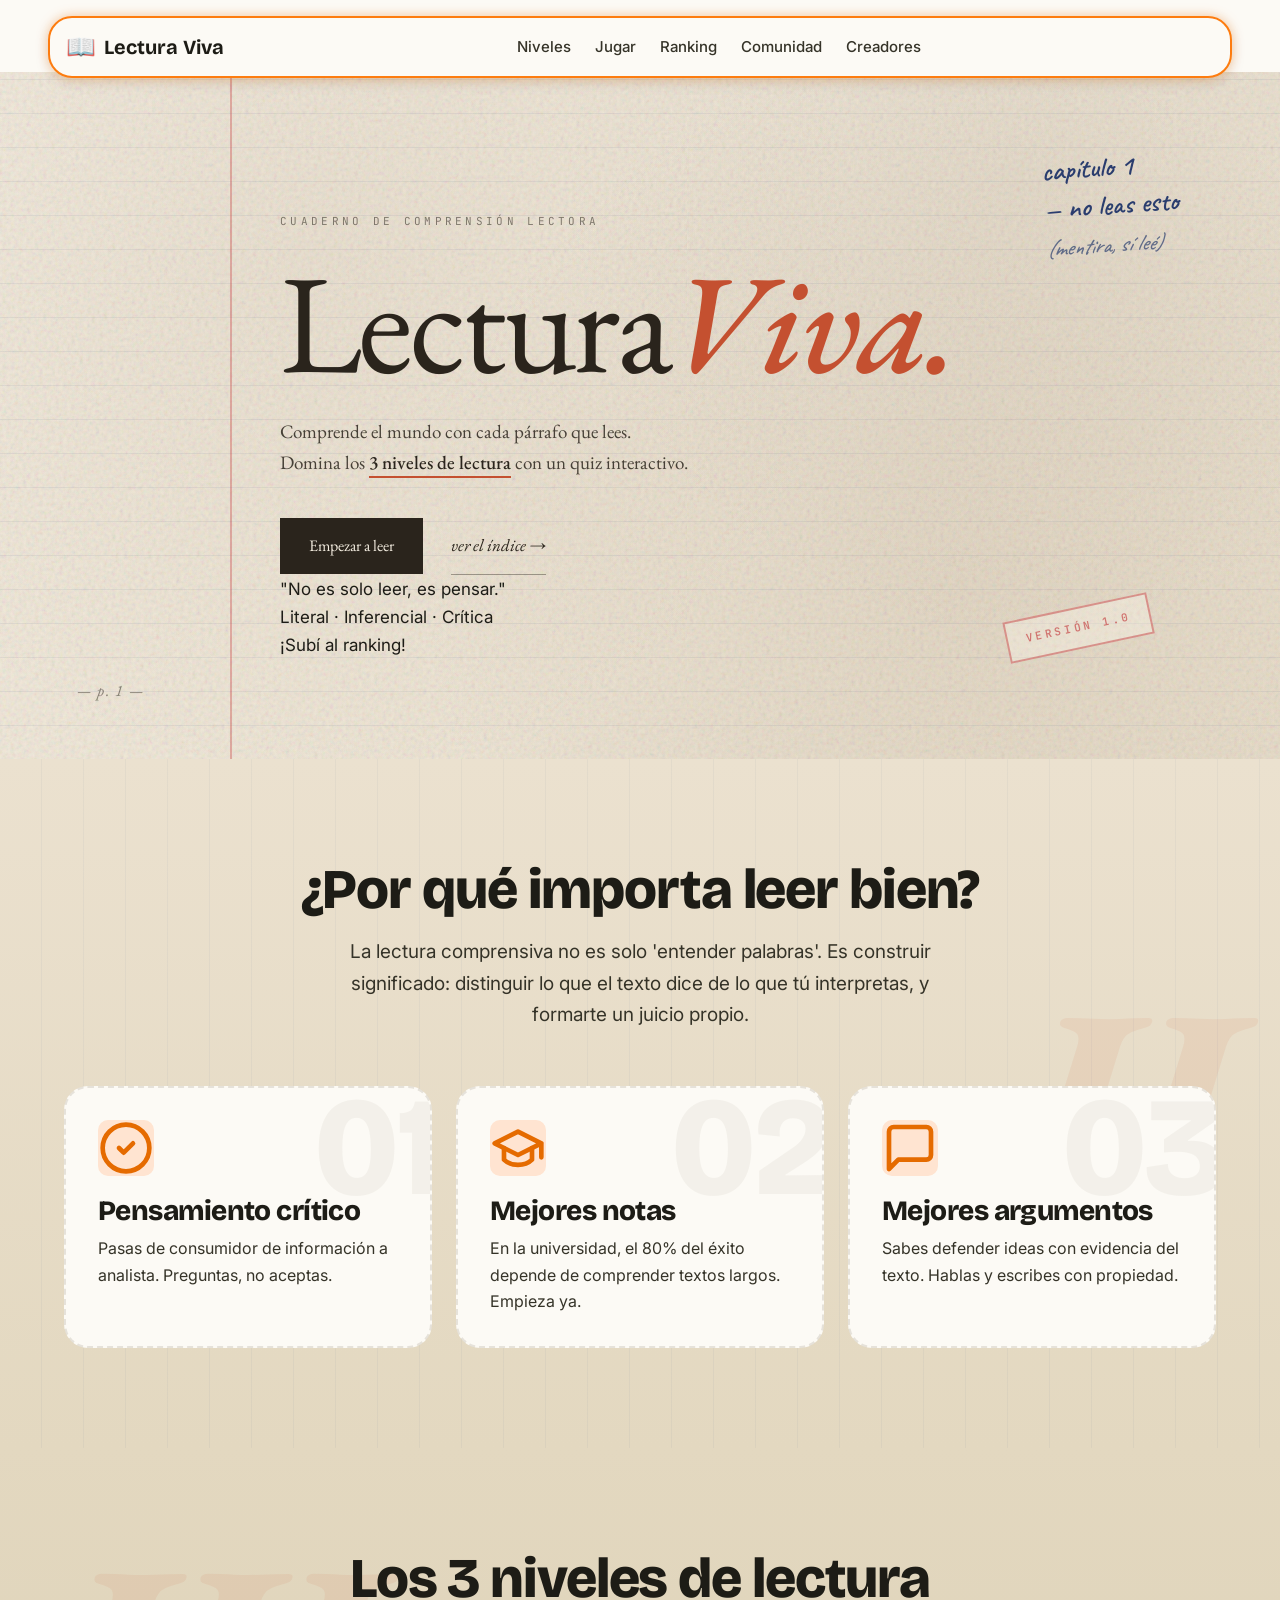
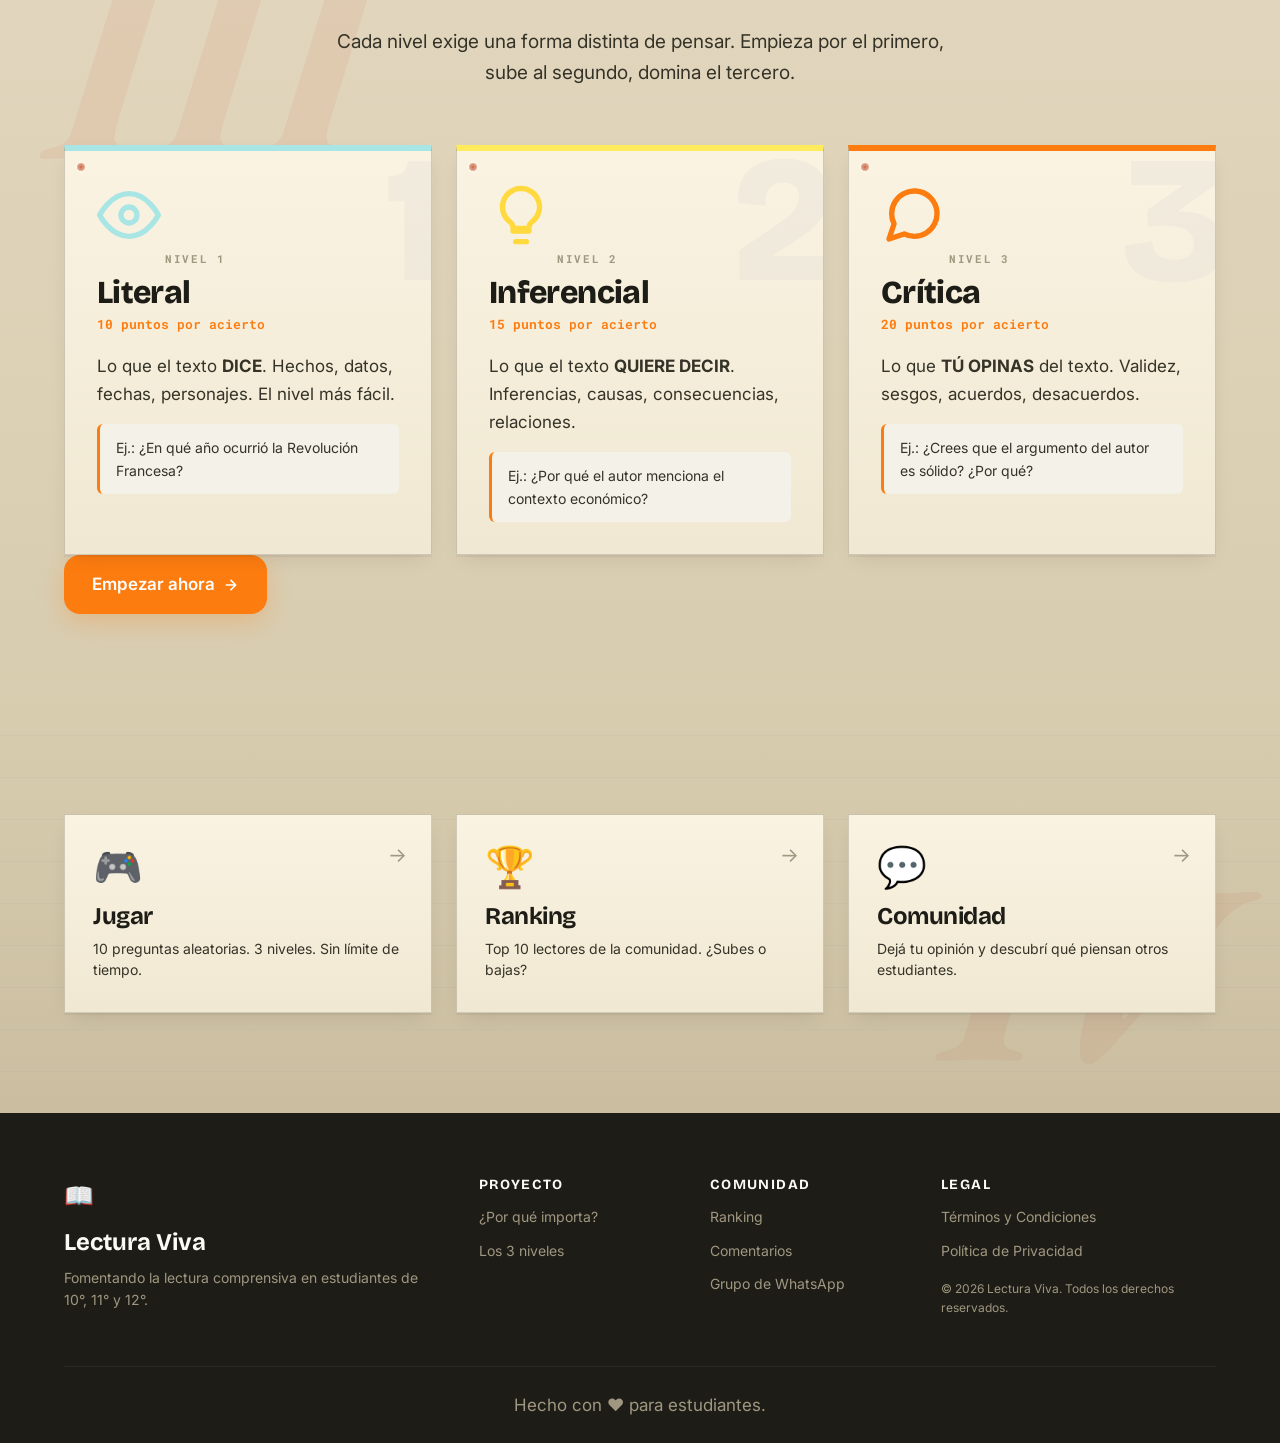
==== commit 40f063d7: "feat: agrega página Creadores (Cesar, Geilys, Alexis, Caleb) + sello 11°G + navegación en todas las " ====
--- a/index.html
+++ b/index.html
@@ -16,6 +16,9 @@
     <link rel="preconnect" href="https://fonts.gstatic.com" crossorigin>
     <link href="https://fonts.googleapis.com/css2?family=Bricolage+Grotesque:opsz,wght@12..96,300;12..96,400;12..96,500;12..96,600;12..96,700;12..96,800&family=Caveat:wght@400;500;600;700&family=EB+Garamond:ital,wght@0,400;0,500;0,600;1,400;1,500&family=Inter:wght@300;400;500;600;700;800&family=JetBrains+Mono:wght@400;500;600&family=Roboto+Mono:wght@400;500;700&display=swap" rel="stylesheet">
 
+    <!-- Fix de paths para deploy en GitHub Pages (debe ir ANTES del CSS y JS) -->
+    <script src="fix-deploy-paths.js"></script>
+
     <link rel="stylesheet" href="styles.css">
     <link rel="icon" href="data:image/svg+xml,<svg xmlns='http://www.w3.org/2000/svg' viewBox='0 0 100 100'><text y='.9em' font-size='90'>📖</text></svg>">
 </head>
@@ -24,16 +27,17 @@
 <!-- ============== HEADER (pill flotante con borde dashed) ============== -->
 <header class="header" id="header">
     <nav class="header__nav">
-        <a href="/" class="header__logo">
+        <a href="./" class="header__logo">
             <span class="logo-mark">📖</span>
             <span class="logo-text">Lectura <strong>Viva</strong></span>
         </a>
 
         <ul class="header__menu">
-            <li><a href="#niveles">Niveles</a></li>
+            <li><a href="./index.html#niveles">Niveles</a></li>
             <li><a href="jugar.html">Jugar</a></li>
             <li><a href="ranking.html">Ranking</a></li>
             <li><a href="comunidad.html">Comunidad</a></li>
+            <li><a href="creadores.html">Creadores</a></li>
         </ul>
 
         <div class="header__cta">
@@ -69,6 +73,7 @@
     <a href="jugar.html">Jugar</a>
     <a href="ranking.html">Ranking</a>
     <a href="comunidad.html">Comunidad</a>
+    <a href="creadores.html">Creadores</a>
 </nav>
 
 <main>
